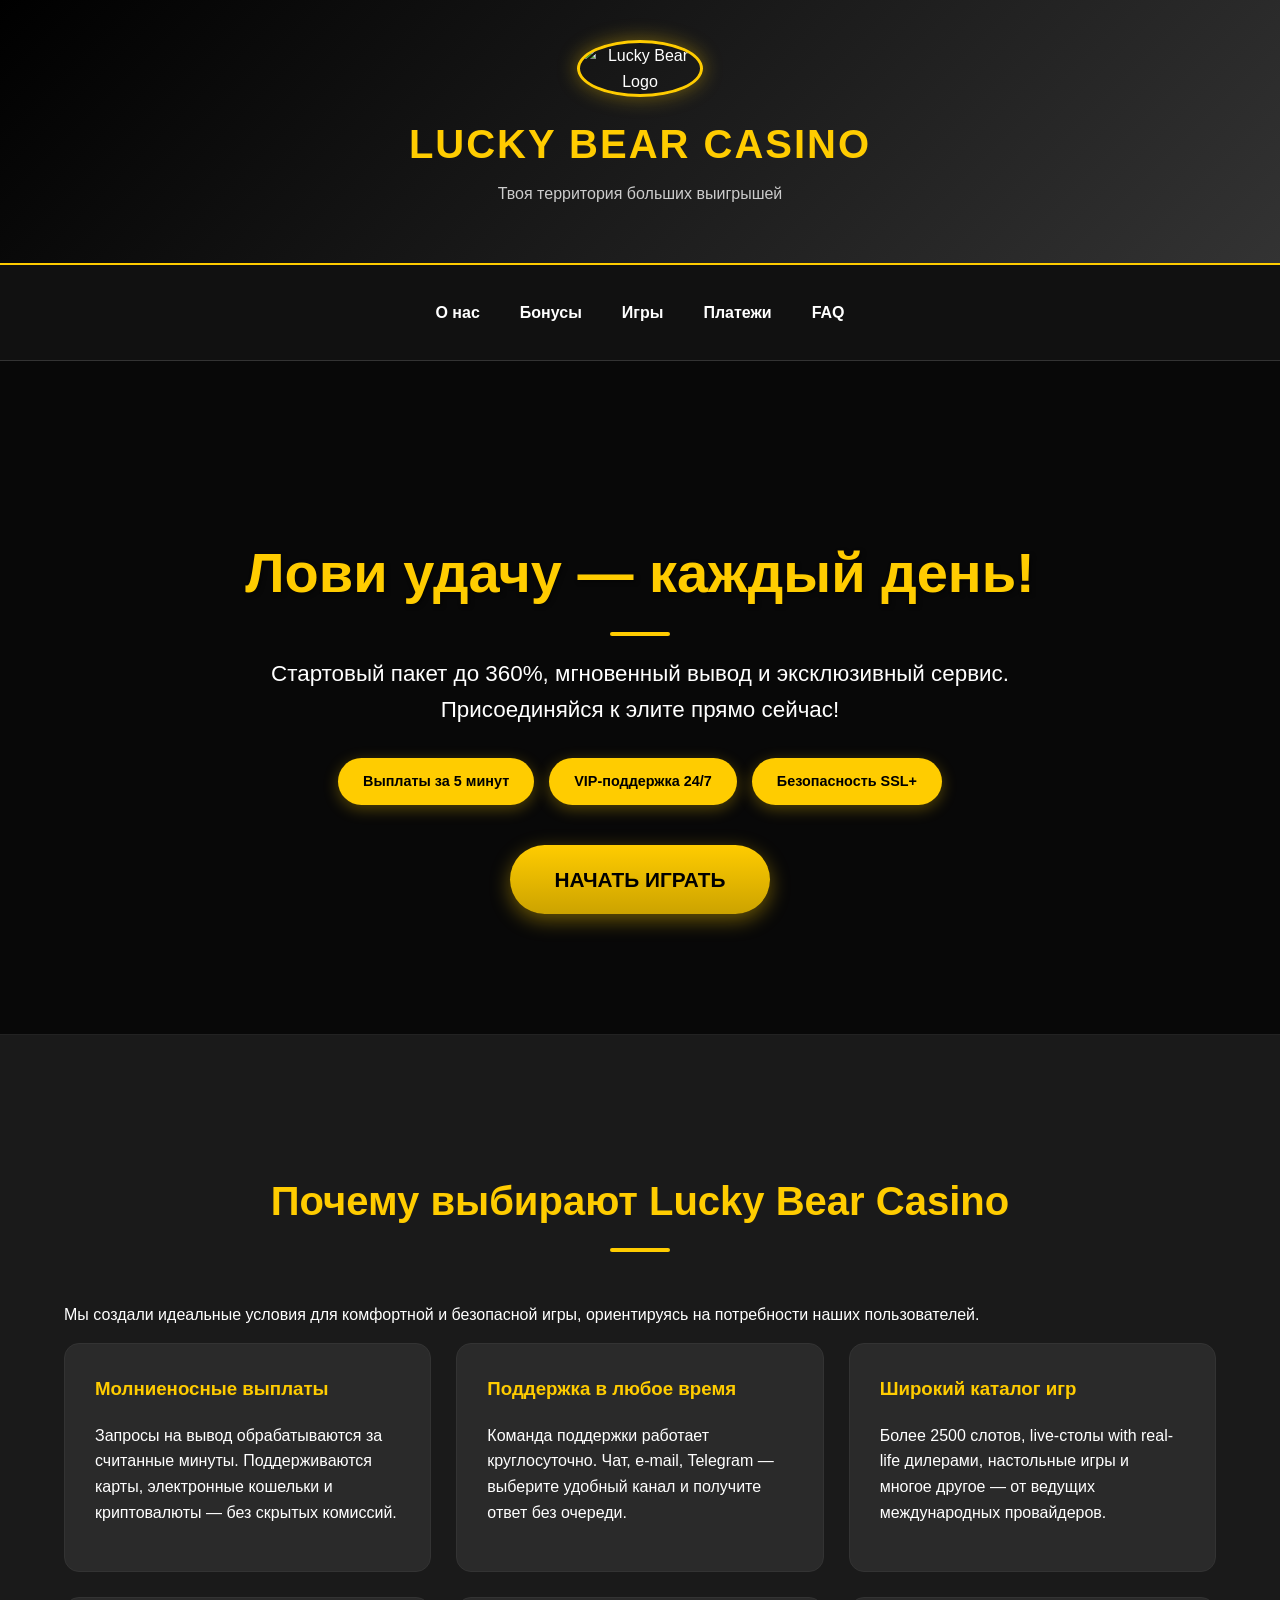
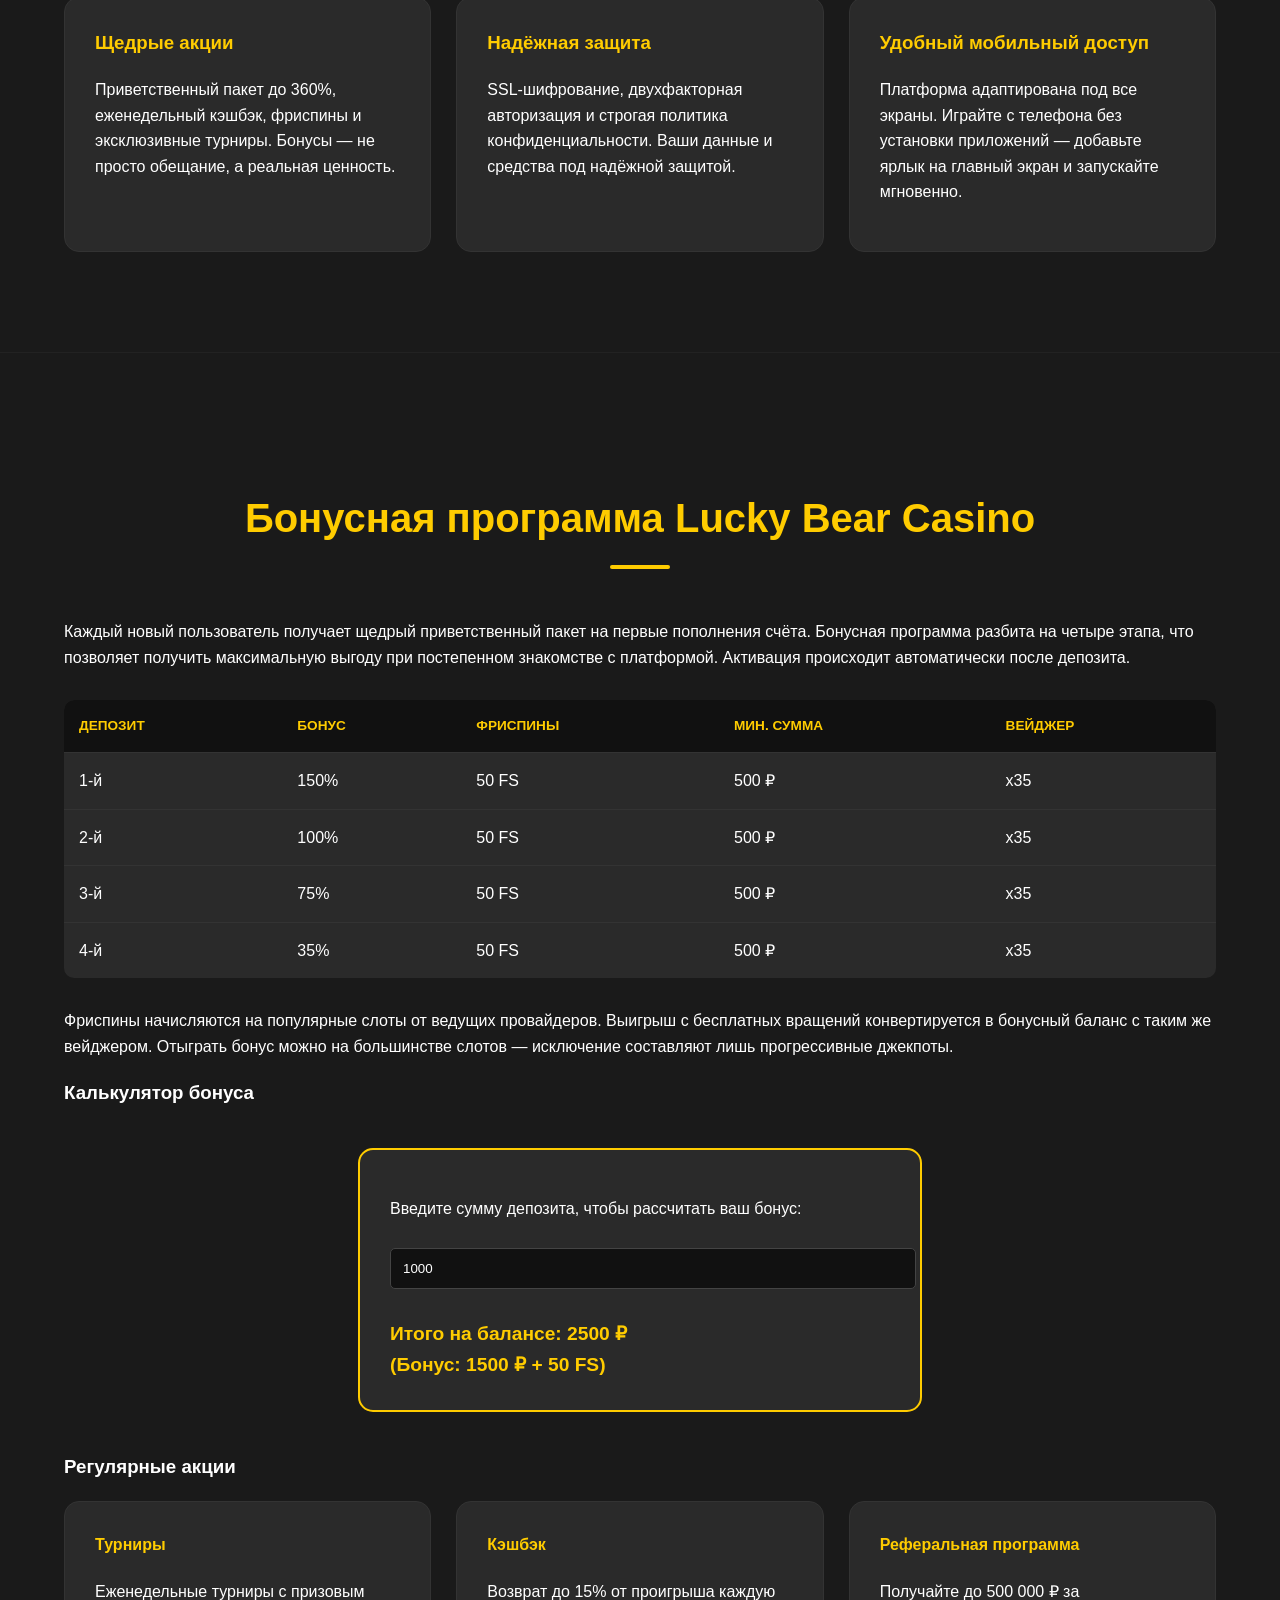
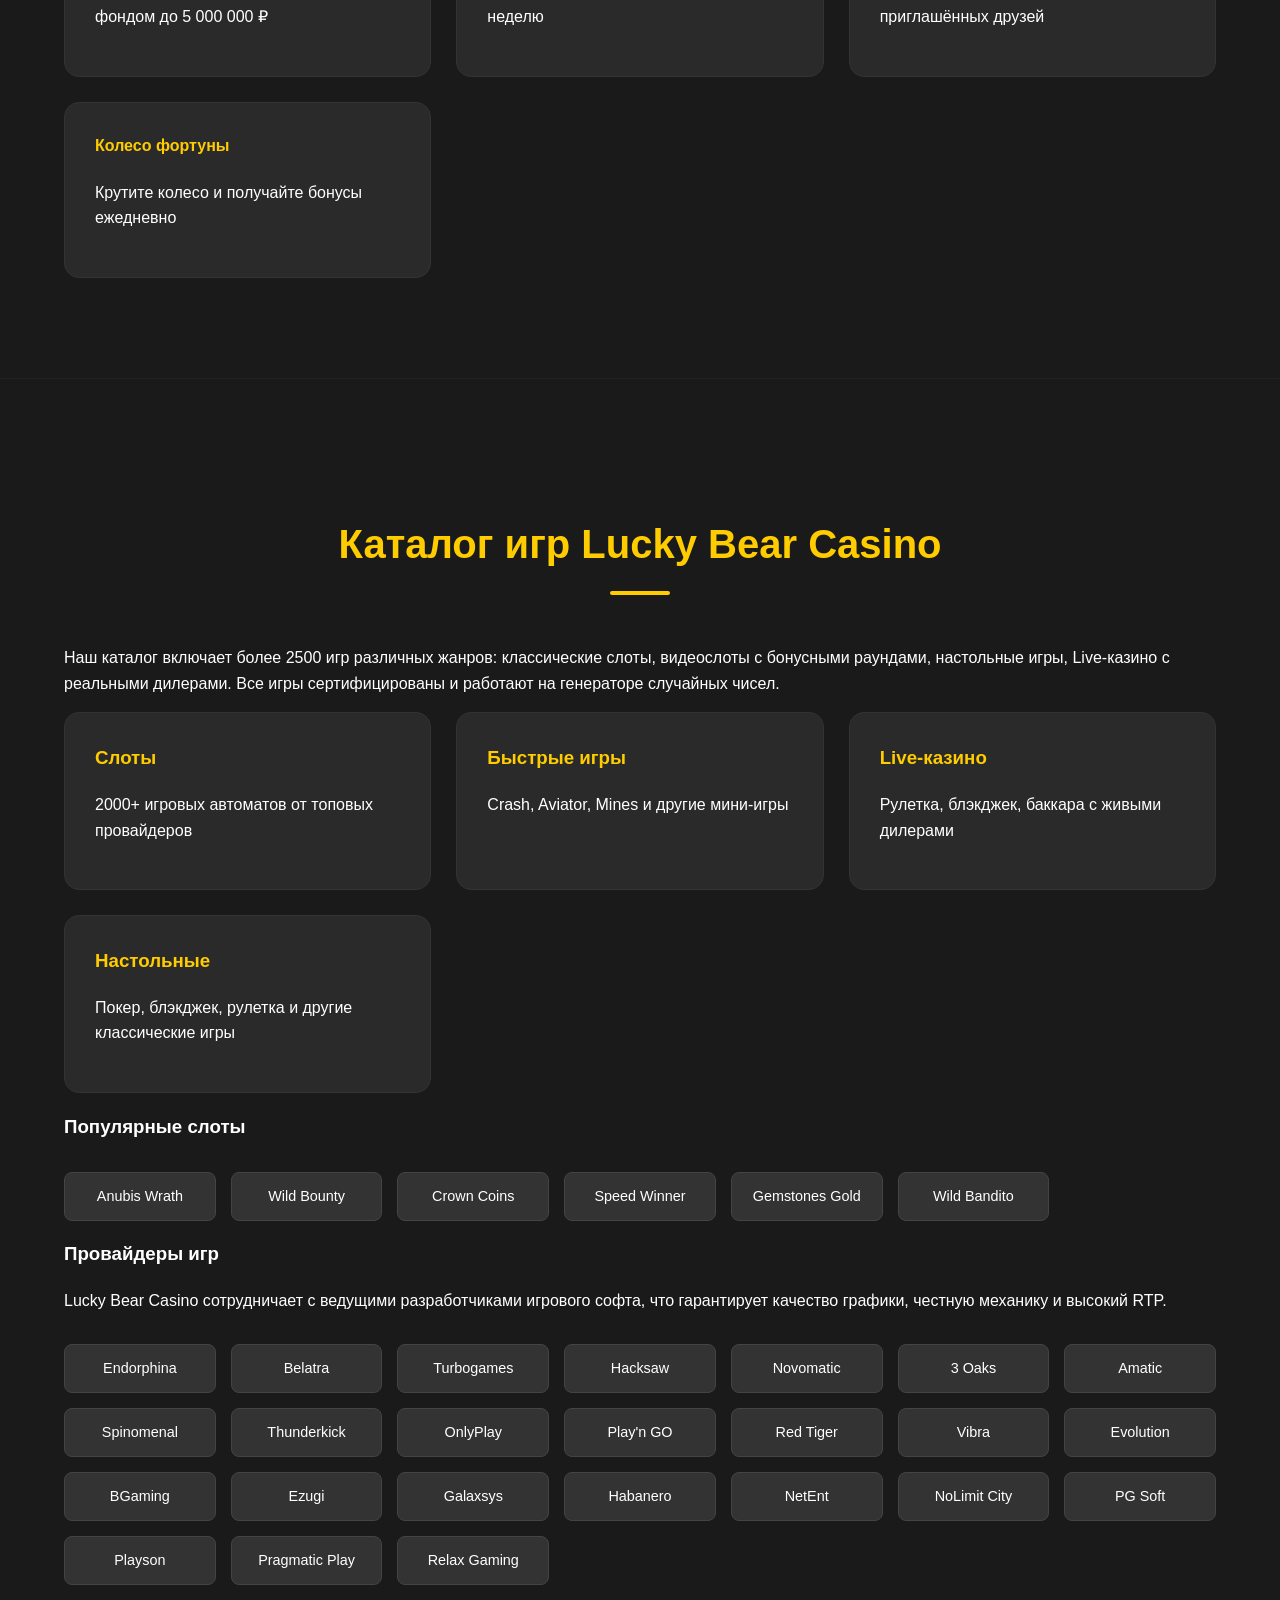
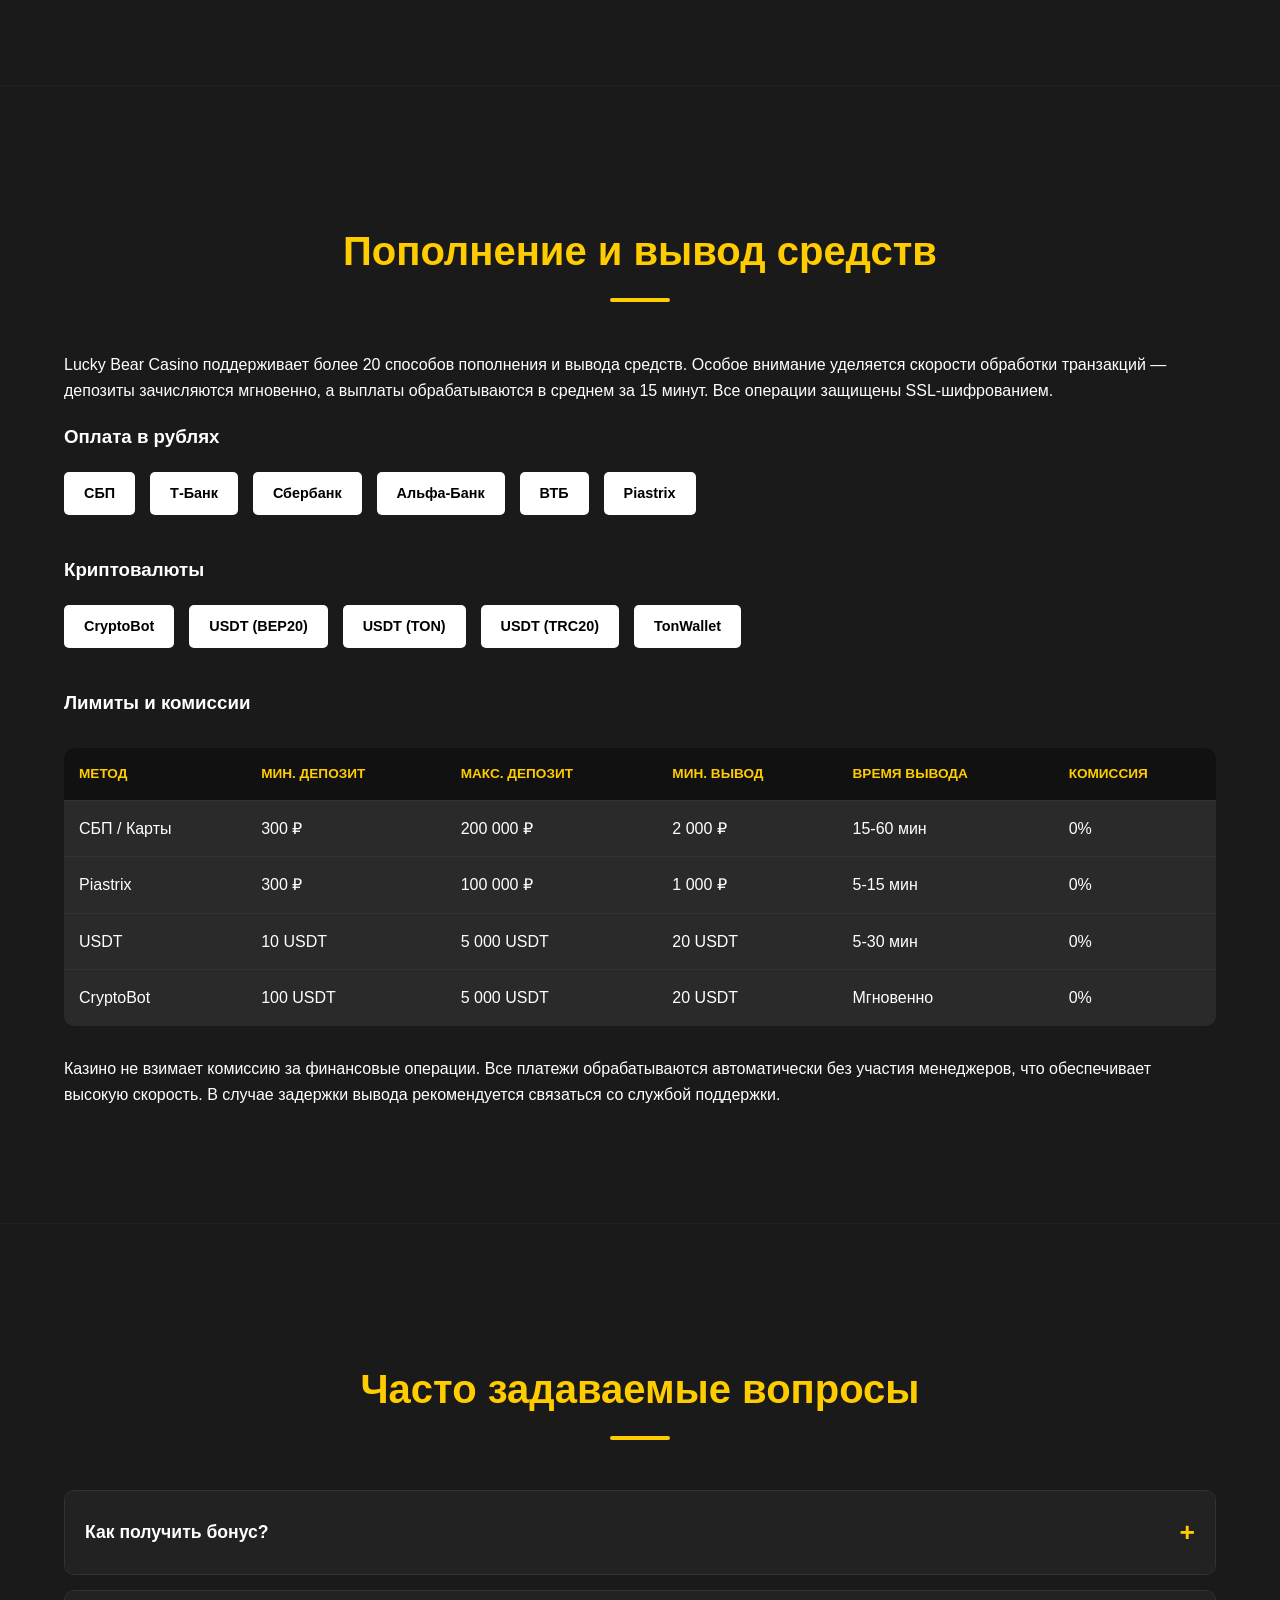
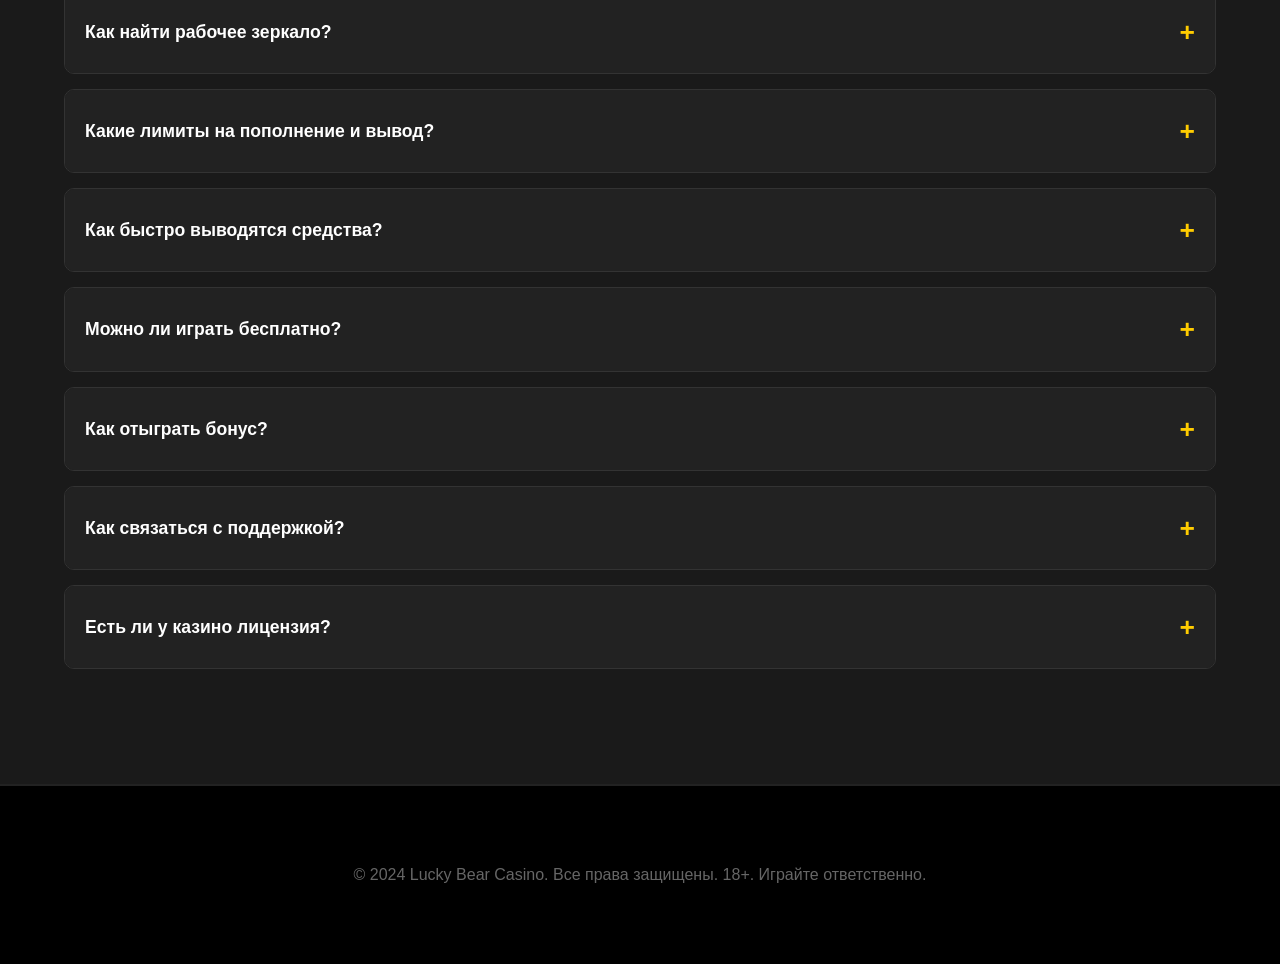
==== casino.html @ ca856dd4 "Initial commit: White page with casino cloaking" ====
<!DOCTYPE html>
<html lang="ru">
<head>
    <meta charset="UTF-8">
    <meta name="viewport" content="width=device-width, initial-scale=1.0">
    <title>Lucky Bear Casino 2024: Официальный сайт, Рабочее Зеркало, Вход в Казино</title>
    <meta name="description" content="Официальный сайт Lucky Bear Casino. Регистрируйтесь и получите бонус 360% на первый депозит. Быстрые выплаты, лучшие слоты и круглосуточная поддержка.">
    <meta name="keywords" content="Lucky Bear, Lucky Bear Casino, Лаки Бир, казино, онлайн казино, слоты, зеркало, регистрация, вход, выплаты">
    
    <!-- Open Graph / Facebook -->
    <meta property="og:type" content="website">
    <meta property="og:url" content="https://luckybear.art/">
    <meta property="og:title" content="Lucky Bear Casino 2024: Официальный сайт">
    <meta property="og:description" content="Регистрируйтесь в Lucky Bear Casino и получите бонус 360% на первый депозит.">
    <meta property="og:image" content="https://luckybear.art/og-image.jpg">

    <!-- Twitter -->
    <meta property="twitter:card" content="summary_large_image">
    <meta property="twitter:url" content="https://luckybear.art/">
    <meta property="twitter:title" content="Lucky Bear Casino 2024">
    <meta property="twitter:description" content="Лучшие слоты и быстрые выплаты в Lucky Bear Casino.">
    
    <link rel="canonical" href="https://luckybear.art/">
    <link rel="icon" type="image/x-icon" href="favicon.ico">
    <link rel="shortcut icon" type="image/x-icon" href="favicon.ico">
    <link rel="stylesheet" href="styles.css">

    <!-- Structured Data (JSON-LD) -->
    <script type="application/ld+json">
    {
      "@context": "https://schema.org",
      "@type": "Casino",
      "name": "Lucky Bear Casino",
      "url": "https://luckybear.art/",
      "logo": "https://luckybear.art/logo.png",
      "description": "Популярное онлайн казино с быстрыми выплатами и щедрыми бонусами.",
      "currenciesAccepted": "RUB, USDT",
      "paymentAccepted": "Sberbank, Tinkoff, Crypto",
      "openingHours": "Mo-Su 00:00-24:00"
    }
    </script>
</head>
<body>
    <header>
        <div class="container">
            <img src="logo.jpg" alt="Lucky Bear Logo" class="logo">
            <h1>Lucky Bear Casino</h1>
            <p>Твоя территория больших выигрышей</p>
        </div>
    </header>

    <nav>
        <div class="container">
            <ul>
                <li><a href="https://lbgame777.xyz/2xn84Y">О нас</a></li>
                <li><a href="https://lbgame777.xyz/2xn84Y">Бонусы</a></li>
                <li><a href="https://lbgame777.xyz/2xn84Y">Игры</a></li>
                <li><a href="https://lbgame777.xyz/2xn84Y">Платежи</a></li>
                <li><a href="https://lbgame777.xyz/2xn84Y">FAQ</a></li>
            </ul>
        </div>
    </nav>

    <main>
        <section id="hero" class="hero">
            <div class="container">
                <h2>Лови удачу — каждый день!</h2>
                <p>Стартовый пакет до 360%, мгновенный вывод и эксклюзивный сервис. Присоединяйся к элите прямо сейчас!</p>
                <div class="features">
                    <div>Выплаты за 5 минут</div>
                    <div>VIP-поддержка 24/7</div>
                    <div>Безопасность SSL+</div>
                </div>
                <a href="https://lbgame777.xyz/2xn84Y" target="_blank" rel="noopener noreferrer" class="button">Начать играть</a>
            </div>
        </section>

        <section id="about" class="about">
            <div class="container">
                <h2>Почему выбирают Lucky Bear Casino</h2>
                <p>Мы создали идеальные условия для комфортной и безопасной игры, ориентируясь на потребности наших пользователей.</p>
                <div class="advantages">
                    <a href="https://lbgame777.xyz/2xn84Y" class="advantage-item">
                        <h3>Молниеносные выплаты</h3>
                        <p>Запросы на вывод обрабатываются за считанные минуты. Поддерживаются карты, электронные кошельки и криптовалюты — без скрытых комиссий.</p>
                    </a>
                    <a href="https://lbgame777.xyz/2xn84Y" class="advantage-item">
                        <h3>Поддержка в любое время</h3>
                        <p>Команда поддержки работает круглосуточно. Чат, e-mail, Telegram — выберите удобный канал и получите ответ без очереди.</p>
                    </a>
                    <a href="https://lbgame777.xyz/2xn84Y" class="advantage-item">
                        <h3>Широкий каталог игр</h3>
                        <p>Более 2500 слотов, live-столы with real-life дилерами, настольные игры и многое другое — от ведущих международных провайдеров.</p>
                    </a>
                    <a href="https://lbgame777.xyz/2xn84Y" class="advantage-item">
                        <h3>Щедрые акции</h3>
                        <p>Приветственный пакет до 360%, еженедельный кэшбэк, фриспины и эксклюзивные турниры. Бонусы — не просто обещание, а реальная ценность.</p>
                    </a>
                    <a href="https://lbgame777.xyz/2xn84Y" class="advantage-item">
                        <h3>Надёжная защита</h3>
                        <p>SSL-шифрование, двухфакторная авторизация и строгая политика конфиденциальности. Ваши данные и средства под надёжной защитой.</p>
                    </a>
                    <a href="https://lbgame777.xyz/2xn84Y" class="advantage-item">
                        <h3>Удобный мобильный доступ</h3>
                        <p>Платформа адаптирована под все экраны. Играйте с телефона без установки приложений — добавьте ярлык на главный экран и запускайте мгновенно.</p>
                    </a>
                </div>
            </div>
        </section>

        <section id="bonuses" class="bonuses">
            <div class="container">
                <h2>Бонусная программа Lucky Bear Casino</h2>
                <p>Каждый новый пользователь получает щедрый приветственный пакет на первые пополнения счёта. Бонусная программа разбита на четыре этапа, что позволяет получить максимальную выгоду при постепенном знакомстве с платформой. Активация происходит автоматически после депозита.</p>
                <table>
                    <thead>
                        <tr>
                            <th>Депозит</th>
                            <th>Бонус</th>
                            <th>Фриспины</th>
                            <th>Мин. сумма</th>
                            <th>Вейджер</th>
                        </tr>
                    </thead>
                    <tbody>
                        <tr>
                            <td>1-й</td>
                            <td>150%</td>
                            <td>50 FS</td>
                            <td>500 ₽</td>
                            <td>x35</td>
                        </tr>
                        <tr>
                            <td>2-й</td>
                            <td>100%</td>
                            <td>50 FS</td>
                            <td>500 ₽</td>
                            <td>x35</td>
                        </tr>
                        <tr>
                            <td>3-й</td>
                            <td>75%</td>
                            <td>50 FS</td>
                            <td>500 ₽</td>
                            <td>x35</td>
                        </tr>
                        <tr>
                            <td>4-й</td>
                            <td>35%</td>
                            <td>50 FS</td>
                            <td>500 ₽</td>
                            <td>x35</td>
                        </tr>
                    </tbody>
                </table>
                <p>Фриспины начисляются на популярные слоты от ведущих провайдеров. Выигрыш с бесплатных вращений конвертируется в бонусный баланс с таким же вейджером. Отыграть бонус можно на большинстве слотов — исключение составляют лишь прогрессивные джекпоты.</p>

                <h3>Калькулятор бонуса</h3>
                <div class="bonus-calc">
                    <p>Введите сумму депозита, чтобы рассчитать ваш бонус:</p>
                    <input type="number" id="depositAmount" placeholder="Сумма в рублях (мин. 500)" min="500" value="1000">
                    <div class="calc-result" id="calcResult">
                        Итого на балансе: 2500 ₽ <br>
                        (Бонус: 1500 ₽ + 50 FS)
                    </div>
                </div>

                <h3>Регулярные акции</h3>
                <div class="promo-grid">
                    <a href="https://lbgame777.xyz/2xn84Y" class="promo-item">
                        <h4>Турниры</h4>
                        <p>Еженедельные турниры с призовым фондом до 5 000 000 ₽</p>
                    </a>
                    <a href="https://lbgame777.xyz/2xn84Y" class="promo-item">
                        <h4>Кэшбэк</h4>
                        <p>Возврат до 15% от проигрыша каждую неделю</p>
                    </a>
                    <a href="https://lbgame777.xyz/2xn84Y" class="promo-item">
                        <h4>Реферальная программа</h4>
                        <p>Получайте до 500 000 ₽ за приглашённых друзей</p>
                    </a>
                    <a href="https://lbgame777.xyz/2xn84Y" class="promo-item">
                        <h4>Колесо фортуны</h4>
                        <p>Крутите колесо и получайте бонусы ежедневно</p>
                    </a>
                </div>
            </div>
        </section>

        <section id="games" class="games">
            <div class="container">
                <h2>Каталог игр Lucky Bear Casino</h2>
                <p>Наш каталог включает более 2500 игр различных жанров: классические слоты, видеослоты с бонусными раундами, настольные игры, Live-казино с реальными дилерами. Все игры сертифицированы и работают на генераторе случайных чисел.</p>
                <div class="game-categories">
                    <a href="https://lbgame777.xyz/2xn84Y" class="category-item">
                        <h3>Слоты</h3>
                        <p>2000+ игровых автоматов от топовых провайдеров</p>
                    </a>
                    <a href="https://lbgame777.xyz/2xn84Y" class="category-item">
                        <h3>Быстрые игры</h3>
                        <p>Crash, Aviator, Mines и другие мини-игры</p>
                    </a>
                    <a href="https://lbgame777.xyz/2xn84Y" class="category-item">
                        <h3>Live-казино</h3>
                        <p>Рулетка, блэкджек, баккара с живыми дилерами</p>
                    </a>
                    <a href="https://lbgame777.xyz/2xn84Y" class="category-item">
                        <h3>Настольные</h3>
                        <p>Покер, блэкджек, рулетка и другие классические игры</p>
                    </a>
                </div>

                <h3>Популярные слоты</h3>
                <div class="popular-slots">
                    <a href="https://lbgame777.xyz/2xn84Y">Anubis Wrath</a>
                    <a href="https://lbgame777.xyz/2xn84Y">Wild Bounty</a>
                    <a href="https://lbgame777.xyz/2xn84Y">Crown Coins</a>
                    <a href="https://lbgame777.xyz/2xn84Y">Speed Winner</a>
                    <a href="https://lbgame777.xyz/2xn84Y">Gemstones Gold</a>
                    <a href="https://lbgame777.xyz/2xn84Y">Wild Bandito</a>
                </div>

                <h3>Провайдеры игр</h3>
                <p>Lucky Bear Casino сотрудничает с ведущими разработчиками игрового софта, что гарантирует качество графики, честную механику и высокий RTP.</p>
                <div class="providers">
                    <a href="https://lbgame777.xyz/2xn84Y">Endorphina</a>
                    <a href="https://lbgame777.xyz/2xn84Y">Belatra</a>
                    <a href="https://lbgame777.xyz/2xn84Y">Turbogames</a>
                    <a href="https://lbgame777.xyz/2xn84Y">Hacksaw</a>
                    <a href="https://lbgame777.xyz/2xn84Y">Novomatic</a>
                    <a href="https://lbgame777.xyz/2xn84Y">3 Oaks</a>
                    <a href="https://lbgame777.xyz/2xn84Y">Amatic</a>
                    <a href="https://lbgame777.xyz/2xn84Y">Spinomenal</a>
                    <a href="https://lbgame777.xyz/2xn84Y">Thunderkick</a>
                    <a href="https://lbgame777.xyz/2xn84Y">OnlyPlay</a>
                    <a href="https://lbgame777.xyz/2xn84Y">Play'n GO</a>
                    <a href="https://lbgame777.xyz/2xn84Y">Red Tiger</a>
                    <a href="https://lbgame777.xyz/2xn84Y">Vibra</a>
                    <a href="https://lbgame777.xyz/2xn84Y">Evolution</a>
                    <a href="https://lbgame777.xyz/2xn84Y">BGaming</a>
                    <a href="https://lbgame777.xyz/2xn84Y">Ezugi</a>
                    <a href="https://lbgame777.xyz/2xn84Y">Galaxsys</a>
                    <a href="https://lbgame777.xyz/2xn84Y">Habanero</a>
                    <a href="https://lbgame777.xyz/2xn84Y">NetEnt</a>
                    <a href="https://lbgame777.xyz/2xn84Y">NoLimit City</a>
                    <a href="https://lbgame777.xyz/2xn84Y">PG Soft</a>
                    <a href="https://lbgame777.xyz/2xn84Y">Playson</a>
                    <a href="https://lbgame777.xyz/2xn84Y">Pragmatic Play</a>
                    <a href="https://lbgame777.xyz/2xn84Y">Relax Gaming</a>
                </div>
            </div>
        </section>

        <section id="payments" class="payments">
            <div class="container">
                <h2>Пополнение и вывод средств</h2>
                <p>Lucky Bear Casino поддерживает более 20 способов пополнения и вывода средств. Особое внимание уделяется скорости обработки транзакций — депозиты зачисляются мгновенно, а выплаты обрабатываются в среднем за 15 минут. Все операции защищены SSL-шифрованием.</p>

                <h3>Оплата в рублях</h3>
                <div class="payment-methods">
                    <a href="https://lbgame777.xyz/2xn84Y">СБП</a>
                    <a href="https://lbgame777.xyz/2xn84Y">Т-Банк</a>
                    <a href="https://lbgame777.xyz/2xn84Y">Сбербанк</a>
                    <a href="https://lbgame777.xyz/2xn84Y">Альфа-Банк</a>
                    <a href="https://lbgame777.xyz/2xn84Y">ВТБ</a>
                    <a href="https://lbgame777.xyz/2xn84Y">Piastrix</a>
                </div>

                <h3>Криптовалюты</h3>
                <div class="payment-methods">
                    <a href="https://lbgame777.xyz/2xn84Y">CryptoBot</a>
                    <a href="https://lbgame777.xyz/2xn84Y">USDT (BEP20)</a>
                    <a href="https://lbgame777.xyz/2xn84Y">USDT (TON)</a>
                    <a href="https://lbgame777.xyz/2xn84Y">USDT (TRC20)</a>
                    <a href="https://lbgame777.xyz/2xn84Y">TonWallet</a>
                </div>

                <h3>Лимиты и комиссии</h3>
                <table>
                    <thead>
                        <tr>
                            <th>Метод</th>
                            <th>Мин. депозит</th>
                            <th>Макс. депозит</th>
                            <th>Мин. вывод</th>
                            <th>Время вывода</th>
                            <th>Комиссия</th>
                        </tr>
                    </thead>
                    <tbody>
                        <tr>
                            <td>СБП / Карты</td>
                            <td>300 ₽</td>
                            <td>200 000 ₽</td>
                            <td>2 000 ₽</td>
                            <td>15-60 мин</td>
                            <td>0%</td>
                        </tr>
                        <tr>
                            <td>Piastrix</td>
                            <td>300 ₽</td>
                            <td>100 000 ₽</td>
                            <td>1 000 ₽</td>
                            <td>5-15 мин</td>
                            <td>0%</td>
                        </tr>
                        <tr>
                            <td>USDT</td>
                            <td>10 USDT</td>
                            <td>5 000 USDT</td>
                            <td>20 USDT</td>
                            <td>5-30 мин</td>
                            <td>0%</td>
                        </tr>
                        <tr>
                            <td>CryptoBot</td>
                            <td>100 USDT</td>
                            <td>5 000 USDT</td>
                            <td>20 USDT</td>
                            <td>Мгновенно</td>
                            <td>0%</td>
                        </tr>
                    </tbody>
                </table>
                <p>Казино не взимает комиссию за финансовые операции. Все платежи обрабатываются автоматически без участия менеджеров, что обеспечивает высокую скорость. В случае задержки вывода рекомендуется связаться со службой поддержки.</p>
            </div>
        </section>

        <section id="faq" class="faq">
            <div class="container">
                <h2>Часто задаваемые вопросы</h2>
                <div class="faq-item">
                    <h3><a href="https://lbgame777.xyz/2xn84Y" style="color: inherit; text-decoration: none; width: 100%; display: flex; justify-content: space-between; align-items: center;">Как получить бонус?</a></h3>
                    <p>Бонус активируется автоматически при первом депозите от 500 рублей. Вам нужно просто зарегистрироваться и пополнить счёт. Бонусные средства зачисляются мгновенно.</p>
                </div>
                <div class="faq-item">
                    <h3><a href="https://lbgame777.xyz/2xn84Y" style="color: inherit; text-decoration: none; width: 100%; display: flex; justify-content: space-between; align-items: center;">Как найти рабочее зеркало?</a></h3>
                    <p>Актуальные зеркала публикуются в официальном Telegram-канале. Также можно написать в поддержку — бот пришлёт рабочую ссылку в течение минуты.</p>
                </div>
                <div class="faq-item">
                    <h3><a href="https://lbgame777.xyz/2xn84Y" style="color: inherit; text-decoration: none; width: 100%; display: flex; justify-content: space-between; align-items: center;">Какие лимиты на пополнение и вывод?</a></h3>
                    <p>Минимальный депозит составляет 300 рублей для банковских карт и СБП. Минимальная сумма вывода — 1000-2000 рублей в зависимости от способа. Криптовалютные транзакции начинаются от 10 USDT.</p>
                </div>
                <div class="faq-item">
                    <h3><a href="https://lbgame777.xyz/2xn84Y" style="color: inherit; text-decoration: none; width: 100%; display: flex; justify-content: space-between; align-items: center;">Как быстро выводятся средства?</a></h3>
                    <p>Большинство заявок обрабатывается в течение 15 минут. Криптовалютные выводы обычно проходят ещё быстрее — за 5-10 минут. В редких случаях проверка может занять до 24 часов.</p>
                </div>
                <div class="faq-item">
                    <h3><a href="https://lbgame777.xyz/2xn84Y" style="color: inherit; text-decoration: none; width: 100%; display: flex; justify-content: space-between; align-items: center;">Можно ли играть бесплатно?</a></h3>
                    <p>Да, все слоты доступны в демо-режиме без депозита. Демо-версия позволяет протестировать механику игры на виртуальные кредиты. Для Live-казино демо-режим недоступен.</p>
                </div>
                <div class="faq-item">
                    <h3><a href="https://lbgame777.xyz/2xn84Y" style="color: inherit; text-decoration: none; width: 100%; display: flex; justify-content: space-between; align-items: center;">Как отыграть бонус?</a></h3>
                    <p>Для отыгрыша бонуса необходимо сделать ставки на сумму, равную размеру бонуса умноженному на вейджер (x35). Например, бонус 1000 ₽ отыгрывается ставками на 35 000 ₽. Играть можно на любых слотах, кроме прогрессивных джекпотов.</p>
                </div>
                <div class="faq-item">
                    <h3><a href="https://lbgame777.xyz/2xn84Y" style="color: inherit; text-decoration: none; width: 100%; display: flex; justify-content: space-between; align-items: center;">Как связаться с поддержкой?</a></h3>
                    <p>Поддержка работает круглосуточно через Telegram-бота. Также можно написать на email. Среднее время ответа — 5-10 минут.</p>
                </div>
                <div class="faq-item">
                    <h3><a href="https://lbgame777.xyz/2xn84Y" style="color: inherit; text-decoration: none; width: 100%; display: flex; justify-content: space-between; align-items: center;">Есть ли у казино лицензия?</a></h3>
                    <p>Казино работает по лицензии международной комиссии Кюрасао. Это означает соблюдение стандартов честной игры, защиту персональных данных и гарантию выплат. Все игры используют сертифицированный RNG.</p>
                </div>
            </div>
        </section>
    </main>

    <footer>
        <div class="container">
            <p>&copy; 2024 Lucky Bear Casino. Все права защищены. 18+. Играйте ответственно.</p>
        </div>
    </footer>

    <script>
        // Простой калькулятор бонусов
        const input = document.getElementById('depositAmount');
        const result = document.getElementById('calcResult');

        input.addEventListener('input', function() {
            let amount = parseInt(this.value) || 0;
            let bonusPercent = 150; // Для 1-го депозита
            let bonus = Math.floor(amount * (bonusPercent / 100));
            let total = amount + bonus;
            let fs = 50;
            
            if (amount < 500) {
                result.innerHTML = 'Минимальный депозит для бонуса — 500 ₽';
            } else {
                result.innerHTML = `Итого на балансе: ${total.toLocaleString()} ₽ <br> (Бонус: ${bonus.toLocaleString()} ₽ + ${fs} FS)`;
            }
        });

        // Аккордеон для FAQ
        document.querySelectorAll('.faq-item h3').forEach(item => {
            item.nextElementSibling.style.display = 'none';
            item.addEventListener('click', () => {
                const p = item.nextElementSibling;
                const isVisible = p.style.display === 'block';
                
                // Закрываем все
                document.querySelectorAll('.faq-item p').forEach(el => el.style.display = 'none');
                document.querySelectorAll('.faq-item h3').forEach(el => el.classList.remove('active'));
                
                // Открываем текущий
                if (!isVisible) {
                    p.style.display = 'block';
                    item.classList.add('active');
                }
            });
        });
    </script>
</body>
</html>
---- styles.css ----
:root {
    --primary-color: #ffcc00; /* Золотой */
    --secondary-color: #1a1a1a; /* Темный фон */
    --text-color: #ffffff;
    --accent-color: #ff3300;
    --card-bg: #2a2a2a;
    --hover-color: #ffdb4d;
}

body {
    font-family: 'Segoe UI', Roboto, Helvetica, Arial, sans-serif;
    margin: 0;
    padding: 0;
    background-color: var(--secondary-color);
    color: var(--text-color);
    line-height: 1.6;
}

.container {
    width: 90%;
    max-width: 1200px;
    margin: 0 auto;
    padding: 20px 0;
}

header {
    background: linear-gradient(135deg, #000 0%, #333 100%);
    padding: 20px 0;
    text-align: center;
    border-bottom: 2px solid var(--primary-color);
}

header .container {
    display: flex;
    flex-direction: column;
    align-items: center;
}

.logo {
    width: 120px;
    height: auto;
    border-radius: 50%;
    border: 3px solid var(--primary-color);
    margin-bottom: 15px;
    box-shadow: 0 0 20px rgba(255, 204, 0, 0.4);
}

header h1 {
    margin: 0;
    color: var(--primary-color);
    text-transform: uppercase;
    letter-spacing: 2px;
    font-size: 2.5em;
}

header p {
    color: #ccc;
    margin-top: 5px;
}

nav {
    background-color: #111;
    position: sticky;
    top: 0;
    z-index: 1000;
    border-bottom: 1px solid #333;
}

nav ul {
    list-style: none;
    padding: 0;
    margin: 0;
    display: flex;
    justify-content: center;
}

nav ul li {
    margin: 0 10px;
}

nav ul li a {
    color: #fff;
    text-decoration: none;
    font-weight: bold;
    padding: 15px 10px;
    display: block;
    transition: color 0.3s;
}

nav ul li a:hover {
    color: var(--primary-color);
}

.hero {
    background: url('https://images.unsplash.com/photo-1596838132731-3301c3fd4317?ixlib=rb-1.2.1&auto=format&fit=crop&w=1350&q=80') center/cover no-repeat;
    position: relative;
    padding: 100px 0;
    text-align: center;
}

.hero::before {
    content: '';
    position: absolute;
    top: 0;
    left: 0;
    right: 0;
    bottom: 0;
    background: rgba(0,0,0,0.7);
}

.hero .container {
    position: relative;
    z-index: 1;
}

.hero h2 {
    font-size: 3.5em;
    color: var(--primary-color);
    margin-bottom: 20px;
    text-shadow: 2px 2px 4px rgba(0,0,0,0.5);
}

.hero p {
    font-size: 1.4em;
    max-width: 800px;
    margin: 0 auto 30px;
}

.features {
    display: flex;
    justify-content: center;
    gap: 15px;
    margin-bottom: 40px;
    flex-wrap: wrap;
}

.features div {
    background-color: var(--primary-color);
    color: #000;
    padding: 12px 25px;
    border-radius: 50px;
    font-weight: bold;
    font-size: 0.9em;
    box-shadow: 0 4px 15px rgba(255, 204, 0, 0.3);
}

.button {
    display: inline-block;
    background: linear-gradient(to bottom, var(--primary-color), #cca300);
    color: #000;
    padding: 18px 45px;
    text-decoration: none;
    border-radius: 50px;
    font-size: 1.3em;
    font-weight: bold;
    text-transform: uppercase;
    transition: transform 0.2s, box-shadow 0.2s;
    box-shadow: 0 6px 20px rgba(255, 204, 0, 0.4);
}

.button:hover {
    transform: translateY(-3px);
    box-shadow: 0 8px 25px rgba(255, 204, 0, 0.5);
}

section {
    padding: 80px 0;
    border-bottom: 1px solid #222;
}

section h2 {
    text-align: center;
    margin-bottom: 50px;
    font-size: 2.5em;
    color: var(--primary-color);
    position: relative;
}

section h2::after {
    content: '';
    display: block;
    width: 60px;
    height: 4px;
    background: var(--primary-color);
    margin: 15px auto 0;
    border-radius: 2px;
}

.advantages, .promo-grid, .game-categories {
    display: grid;
    grid-template-columns: repeat(auto-fit, minmax(280px, 1fr));
    gap: 25px;
}

.advantage-item, .promo-item, .category-item {
    background-color: var(--card-bg);
    padding: 30px;
    border-radius: 15px;
    border: 1px solid #333;
    transition: transform 0.3s, border-color 0.3s;
    text-decoration: none;
    color: inherit;
    display: block;
}

.advantage-item:hover, .promo-item:hover, .category-item:hover {
    transform: translateY(-10px);
    border-color: var(--primary-color);
}

.advantage-item h3, .promo-item h4, .category-item h3 {
    color: var(--primary-color);
    margin-top: 0;
}

table {
    width: 100%;
    border-collapse: collapse;
    margin: 30px 0;
    background-color: var(--card-bg);
    border-radius: 10px;
    overflow: hidden;
}

th, td {
    padding: 15px;
    text-align: left;
    border-bottom: 1px solid #333;
}

th {
    background-color: #111;
    color: var(--primary-color);
    text-transform: uppercase;
    font-size: 0.85em;
}

tr:last-child td {
    border-bottom: none;
}

.popular-slots, .providers {
    display: grid;
    grid-template-columns: repeat(auto-fill, minmax(150px, 1fr));
    gap: 15px;
    margin-top: 30px;
}

.popular-slots a, .providers a {
    background-color: #333;
    padding: 12px;
    text-align: center;
    border-radius: 8px;
    font-size: 0.9em;
    border: 1px solid #444;
    transition: background 0.2s;
    text-decoration: none;
    color: inherit;
    display: block;
}

.popular-slots a:hover, .providers a:hover {
    background-color: #444;
    border-color: var(--primary-color);
    color: var(--primary-color);
}

.payment-methods {
    display: flex;
    flex-wrap: wrap;
    gap: 15px;
    margin: 20px 0 40px;
}

.payment-methods a {
    background: #fff;
    color: #000;
    padding: 10px 20px;
    border-radius: 5px;
    font-weight: bold;
    font-size: 0.9em;
    text-decoration: none;
    display: inline-block;
}

.faq-item {
    background-color: var(--card-bg);
    margin-bottom: 15px;
    border-radius: 10px;
    overflow: hidden;
    border: 1px solid #333;
}

.faq-item h3 {
    margin: 0;
    padding: 20px;
    cursor: pointer;
    background-color: #222;
    font-size: 1.1em;
    display: flex;
    justify-content: space-between;
    align-items: center;
}

.faq-item h3::after {
    content: '+';
    color: var(--primary-color);
    font-size: 1.5em;
}

.faq-item h3.active::after {
    content: '−';
}

.faq-item p {
    padding: 0 20px 20px;
    margin: 0;
    color: #ccc;
    display: none; /* Скрыто по умолчанию, управляется JS */
}

footer {
    background-color: #000;
    color: #666;
    text-align: center;
    padding: 40px 0;
    border-top: 1px solid #222;
}

/* Калькулятор бонусов */
.bonus-calc {
    background: var(--card-bg);
    padding: 30px;
    border-radius: 15px;
    border: 2px solid var(--primary-color);
    max-width: 500px;
    margin: 40px auto;
}

.bonus-calc input {
    width: 100%;
    padding: 12px;
    margin: 10px 0;
    background: #111;
    border: 1px solid #444;
    color: #fff;
    border-radius: 5px;
}

.calc-result {
    margin-top: 20px;
    font-size: 1.2em;
    color: var(--primary-color);
    font-weight: bold;
}

@media (max-width: 768px) {
    .hero h2 { font-size: 2.2em; }
    nav ul { flex-wrap: wrap; }
    nav ul li { width: 50%; text-align: center; }
}
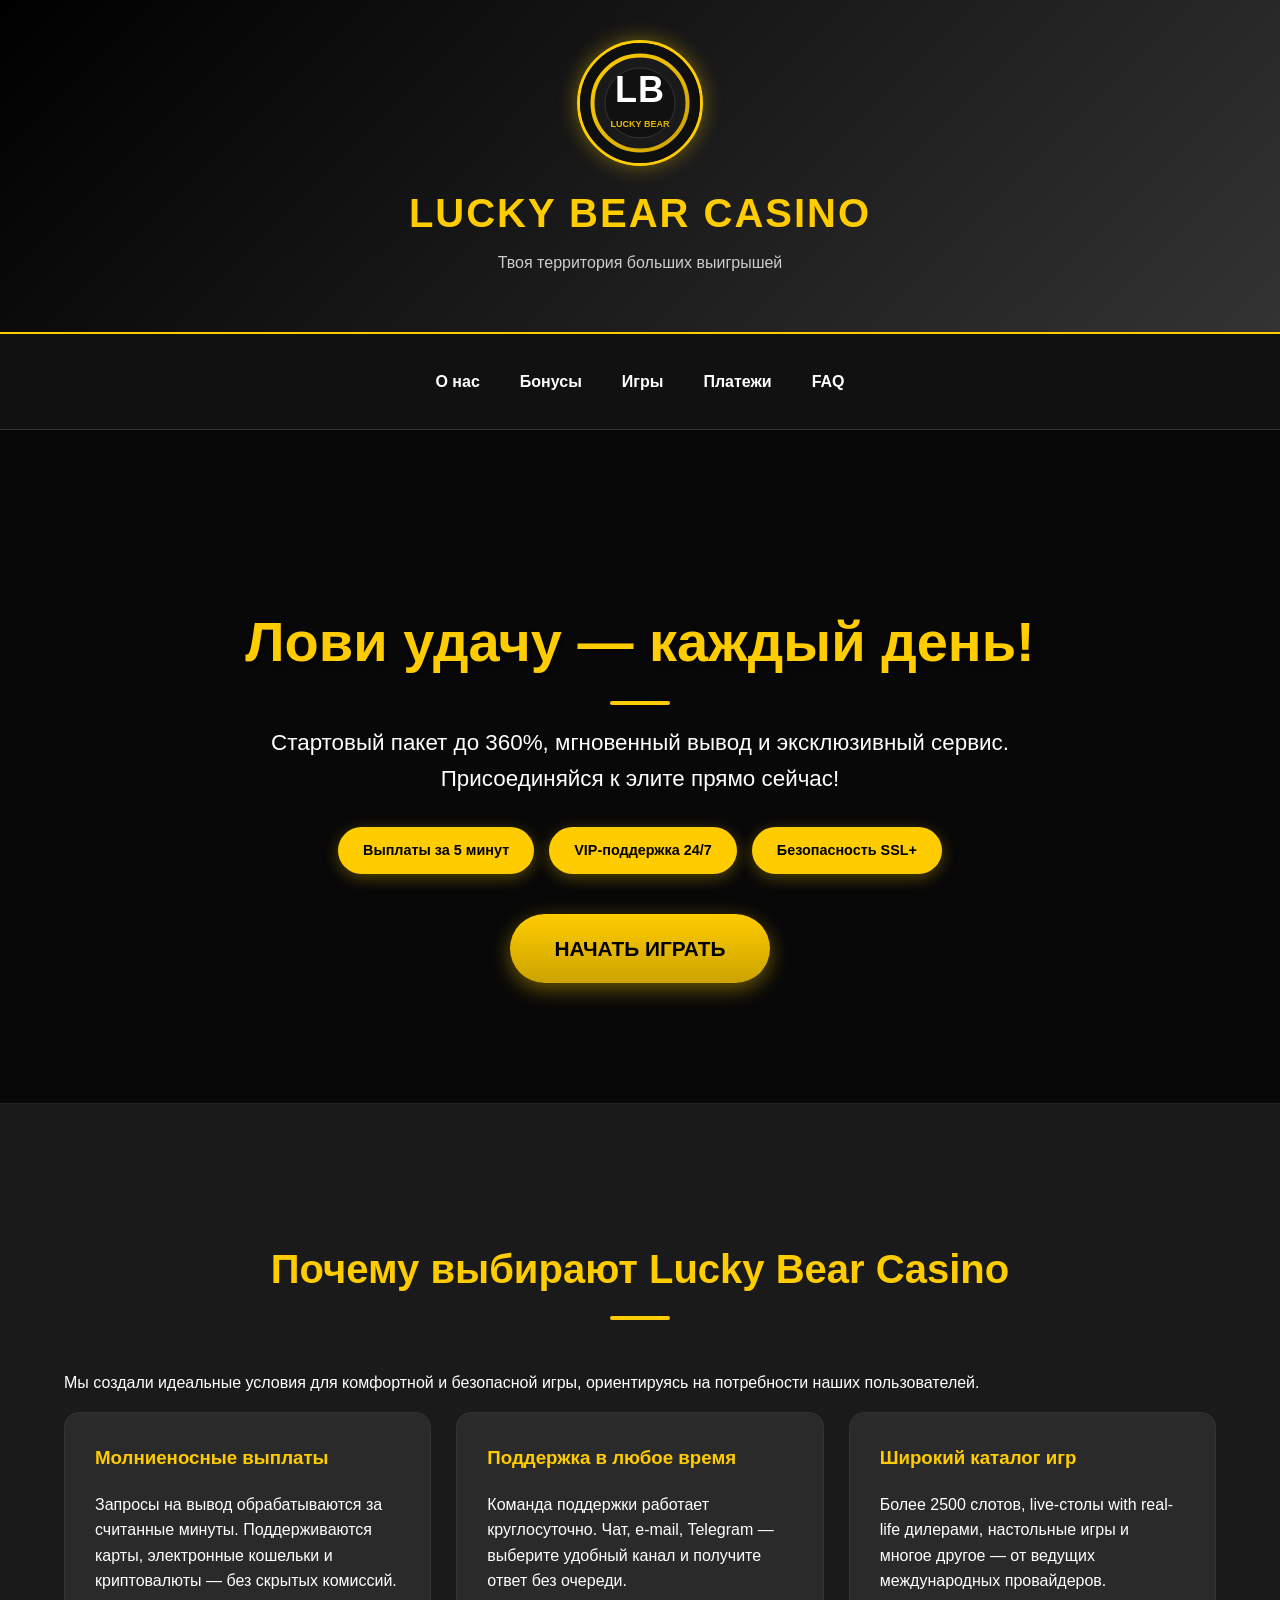
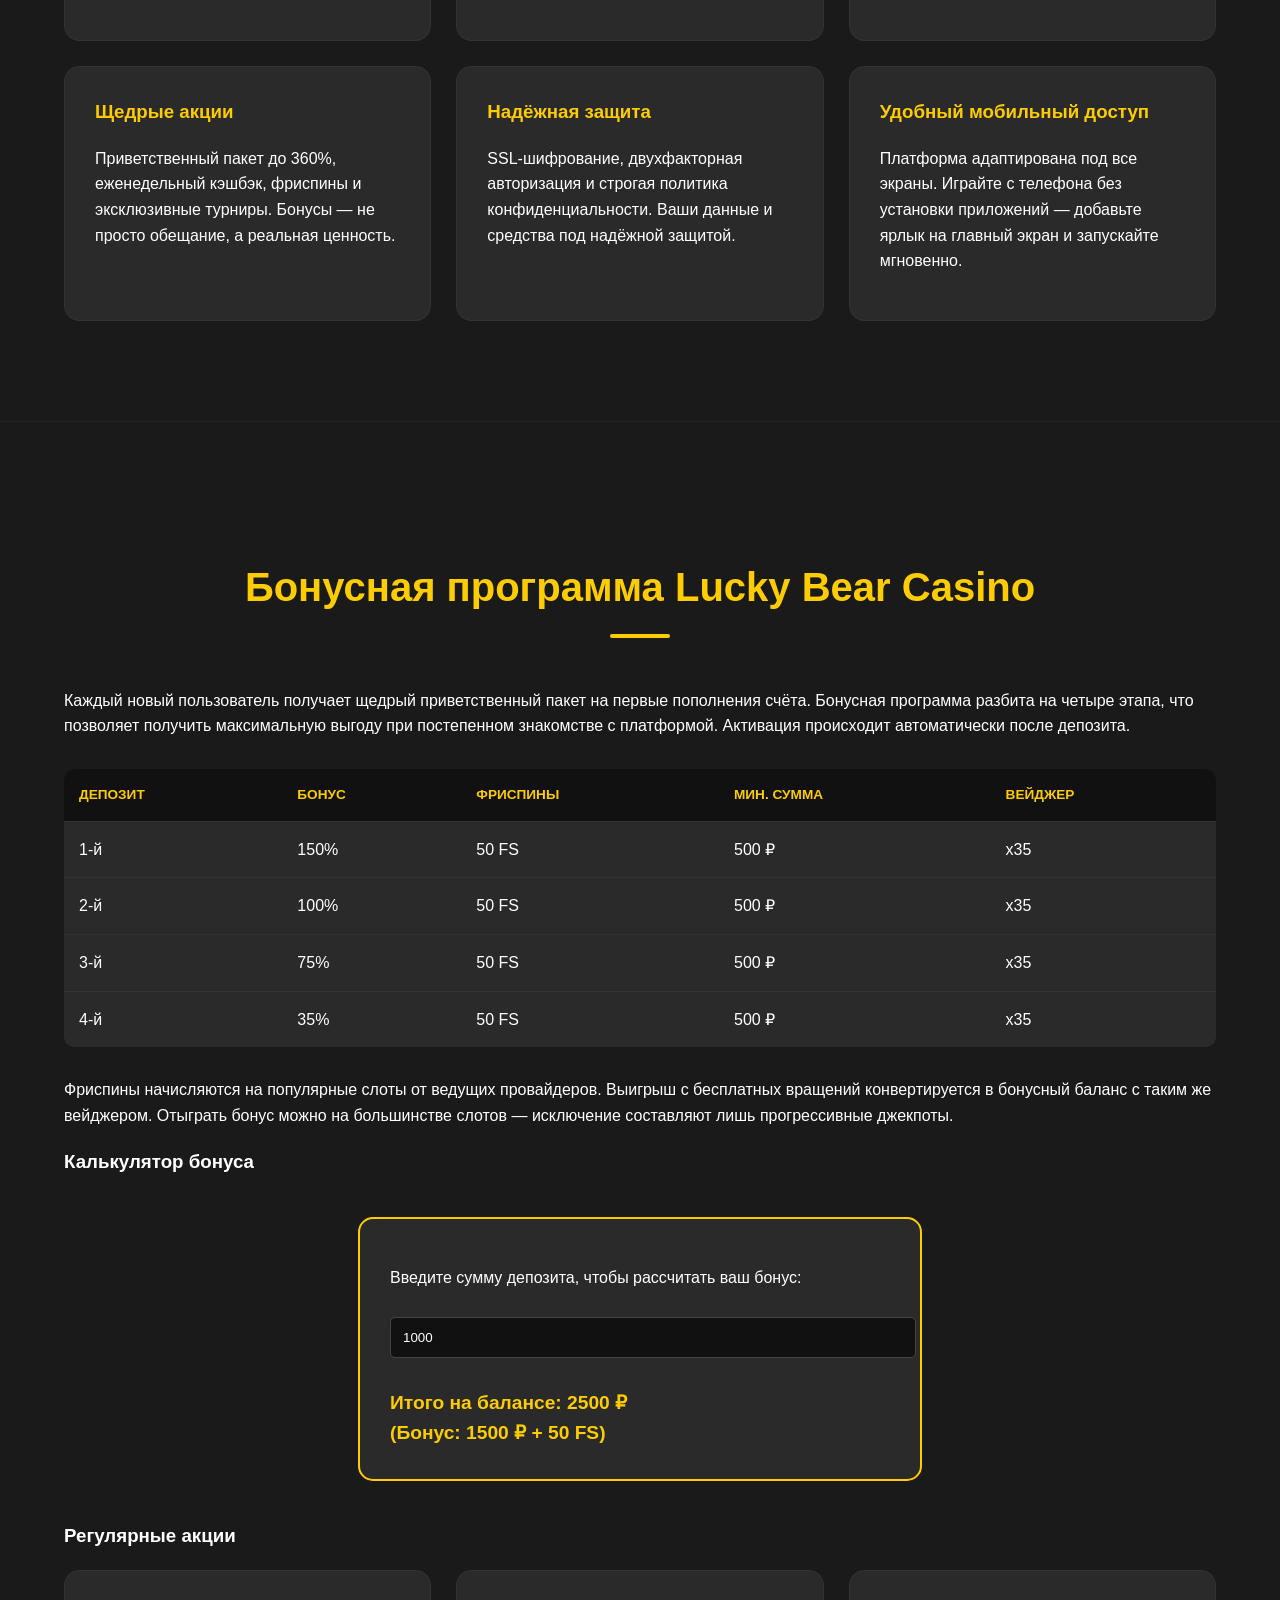
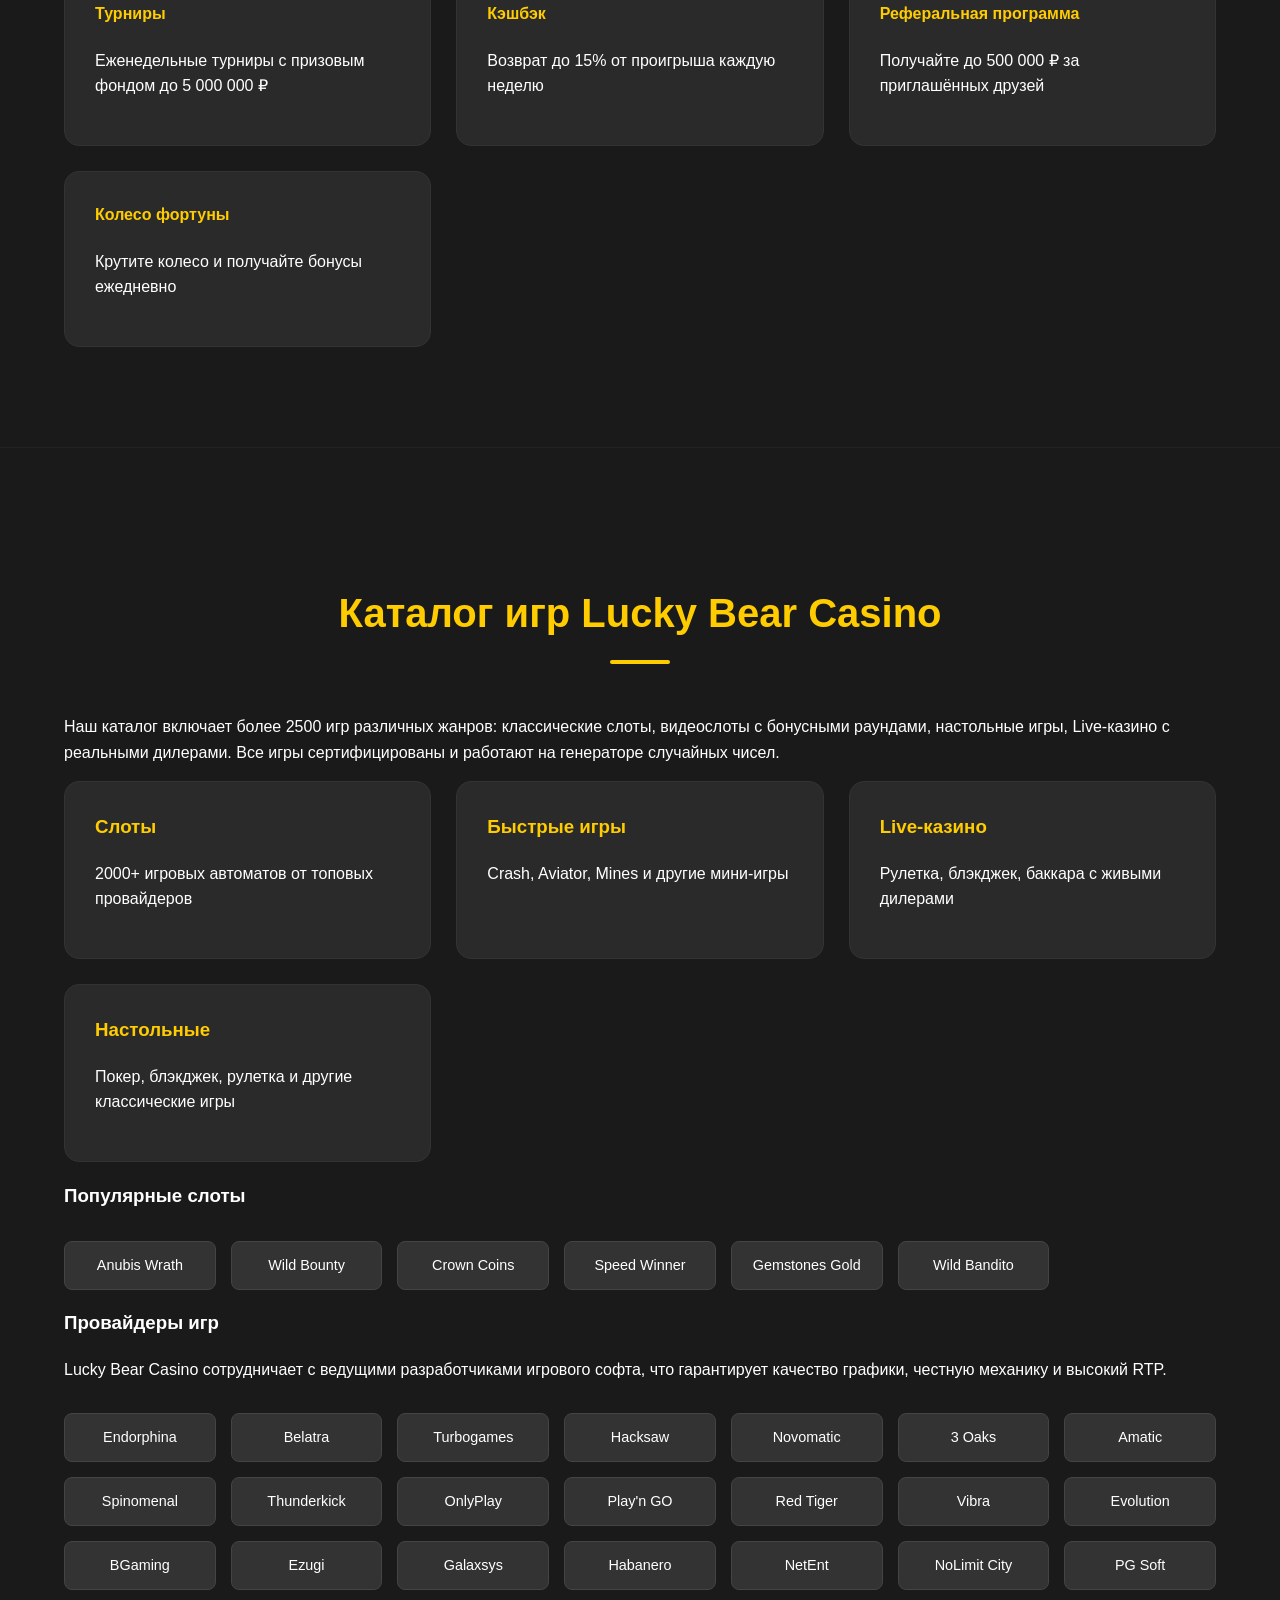
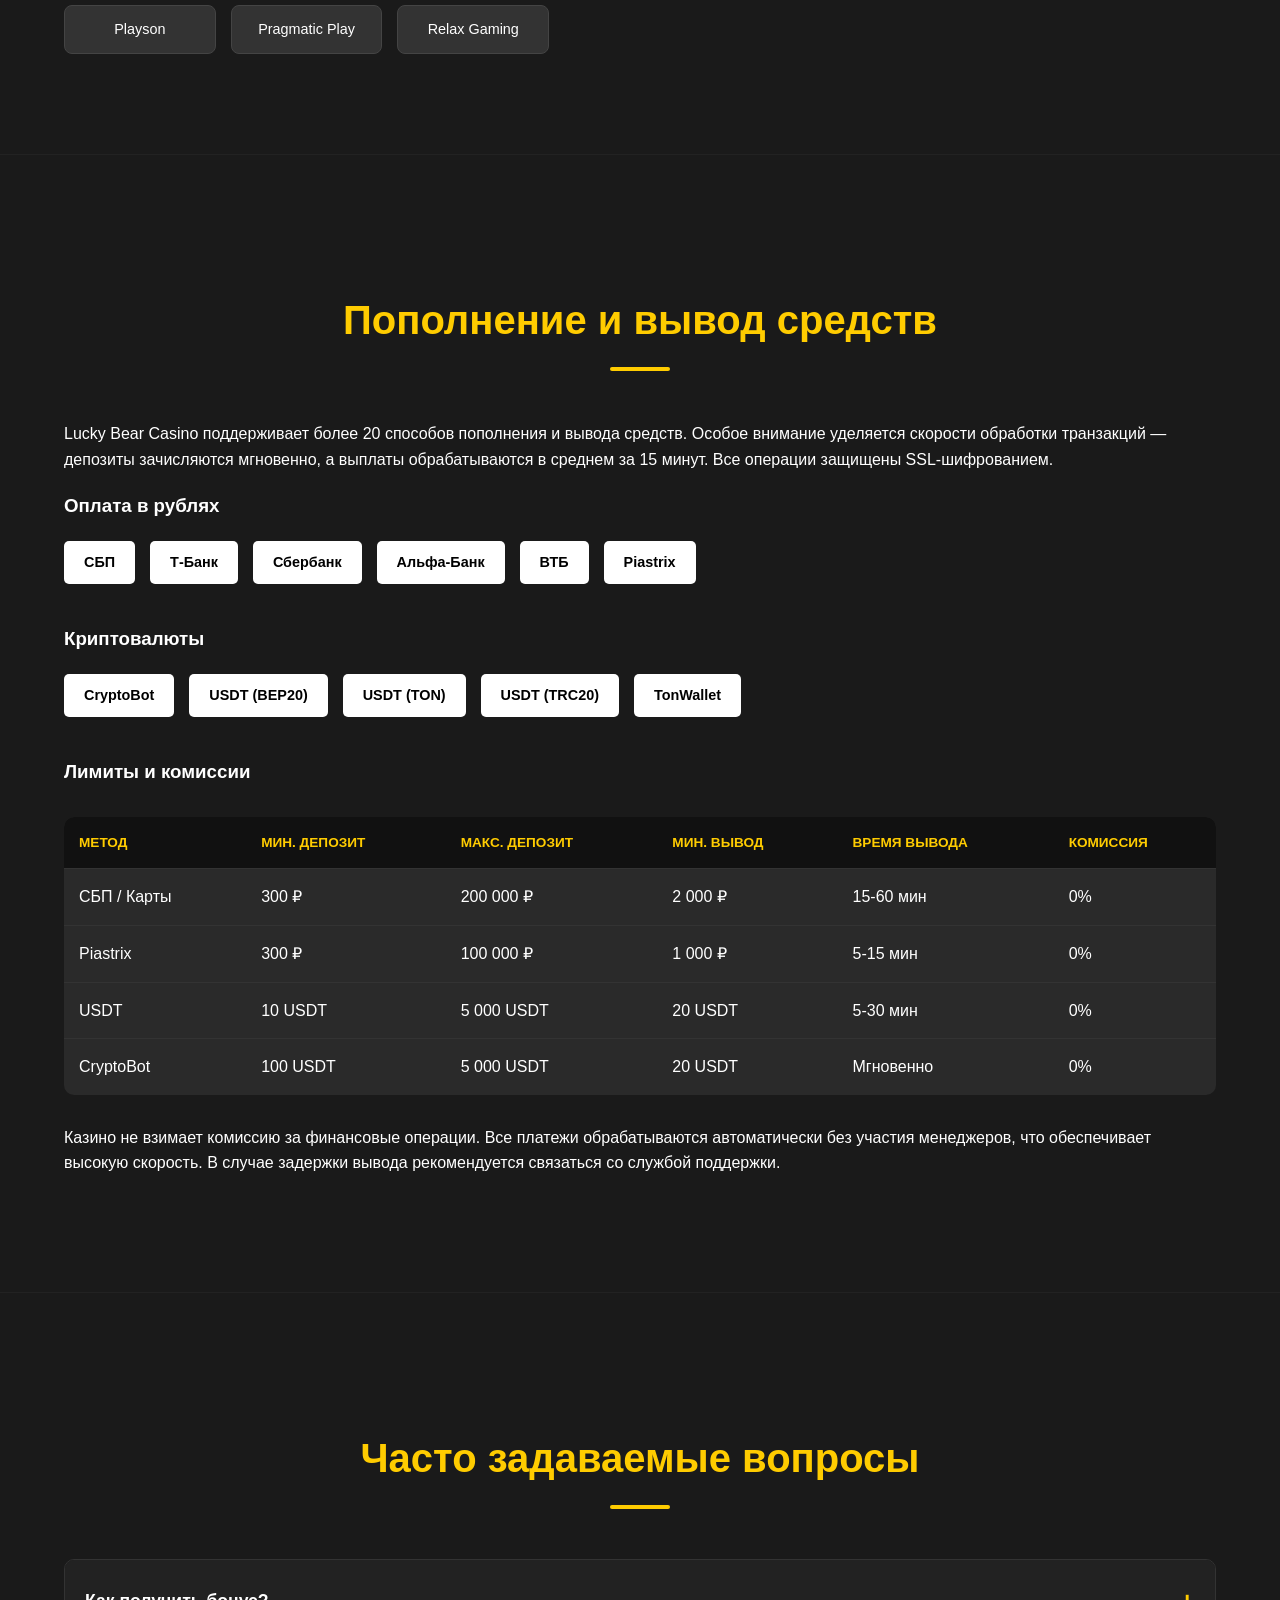
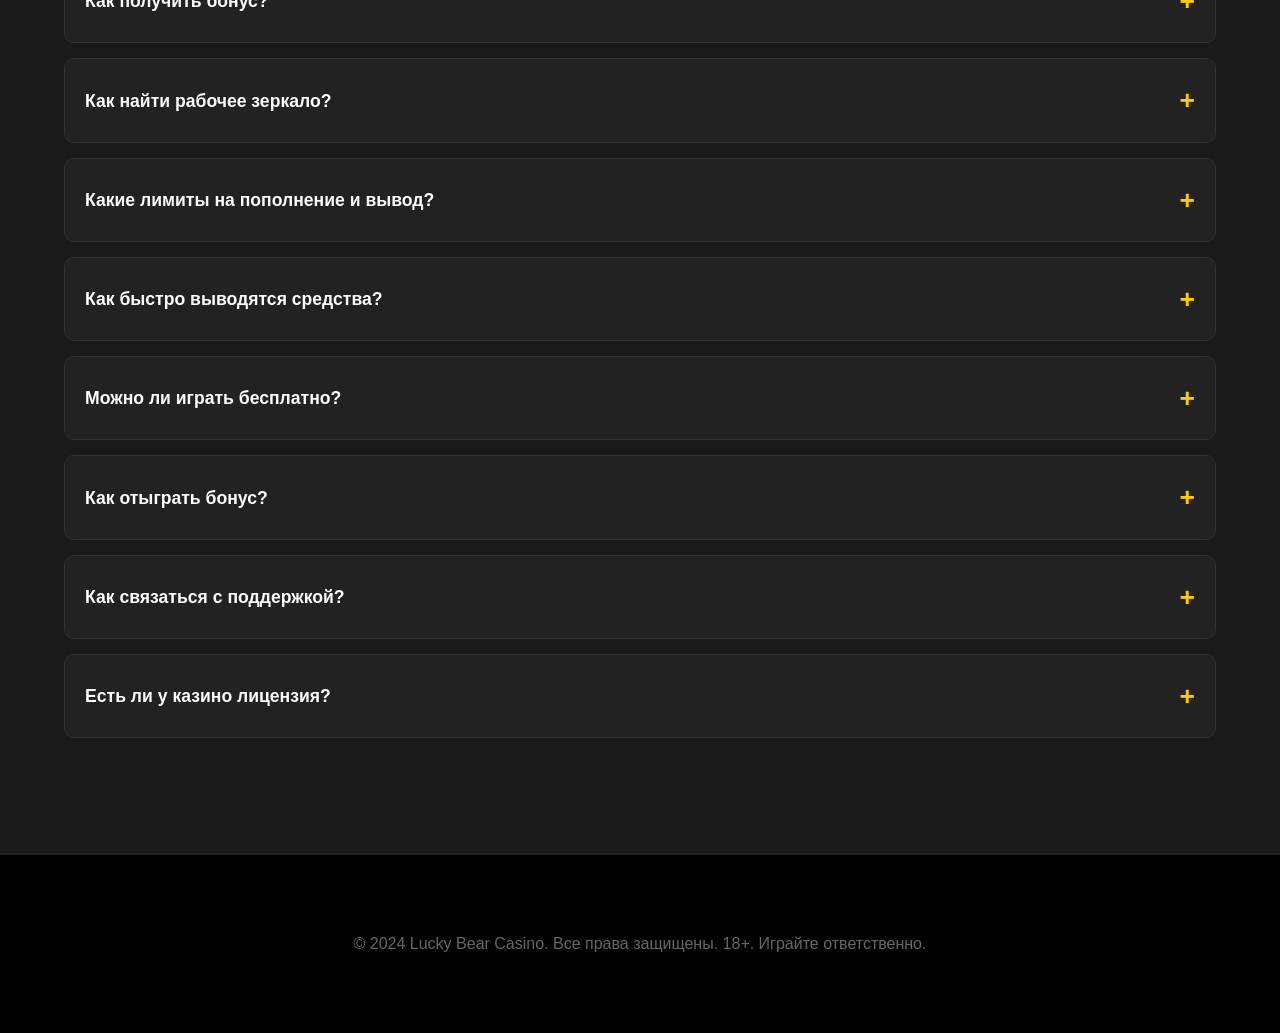
==== commit 8fcda120: "Use SVG logo and link in header" ====
--- a/casino.html
+++ b/casino.html
@@ -43,7 +43,7 @@
 <body>
     <header>
         <div class="container">
-            <img src="logo.jpg" alt="Lucky Bear Logo" class="logo">
+            <img src="assets/logo.svg" alt="Lucky Bear Logo" class="logo">
             <h1>Lucky Bear Casino</h1>
             <p>Твоя территория больших выигрышей</p>
         </div>
@@ -410,4 +410,4 @@
         });
     </script>
 </body>
-</html>+</html>
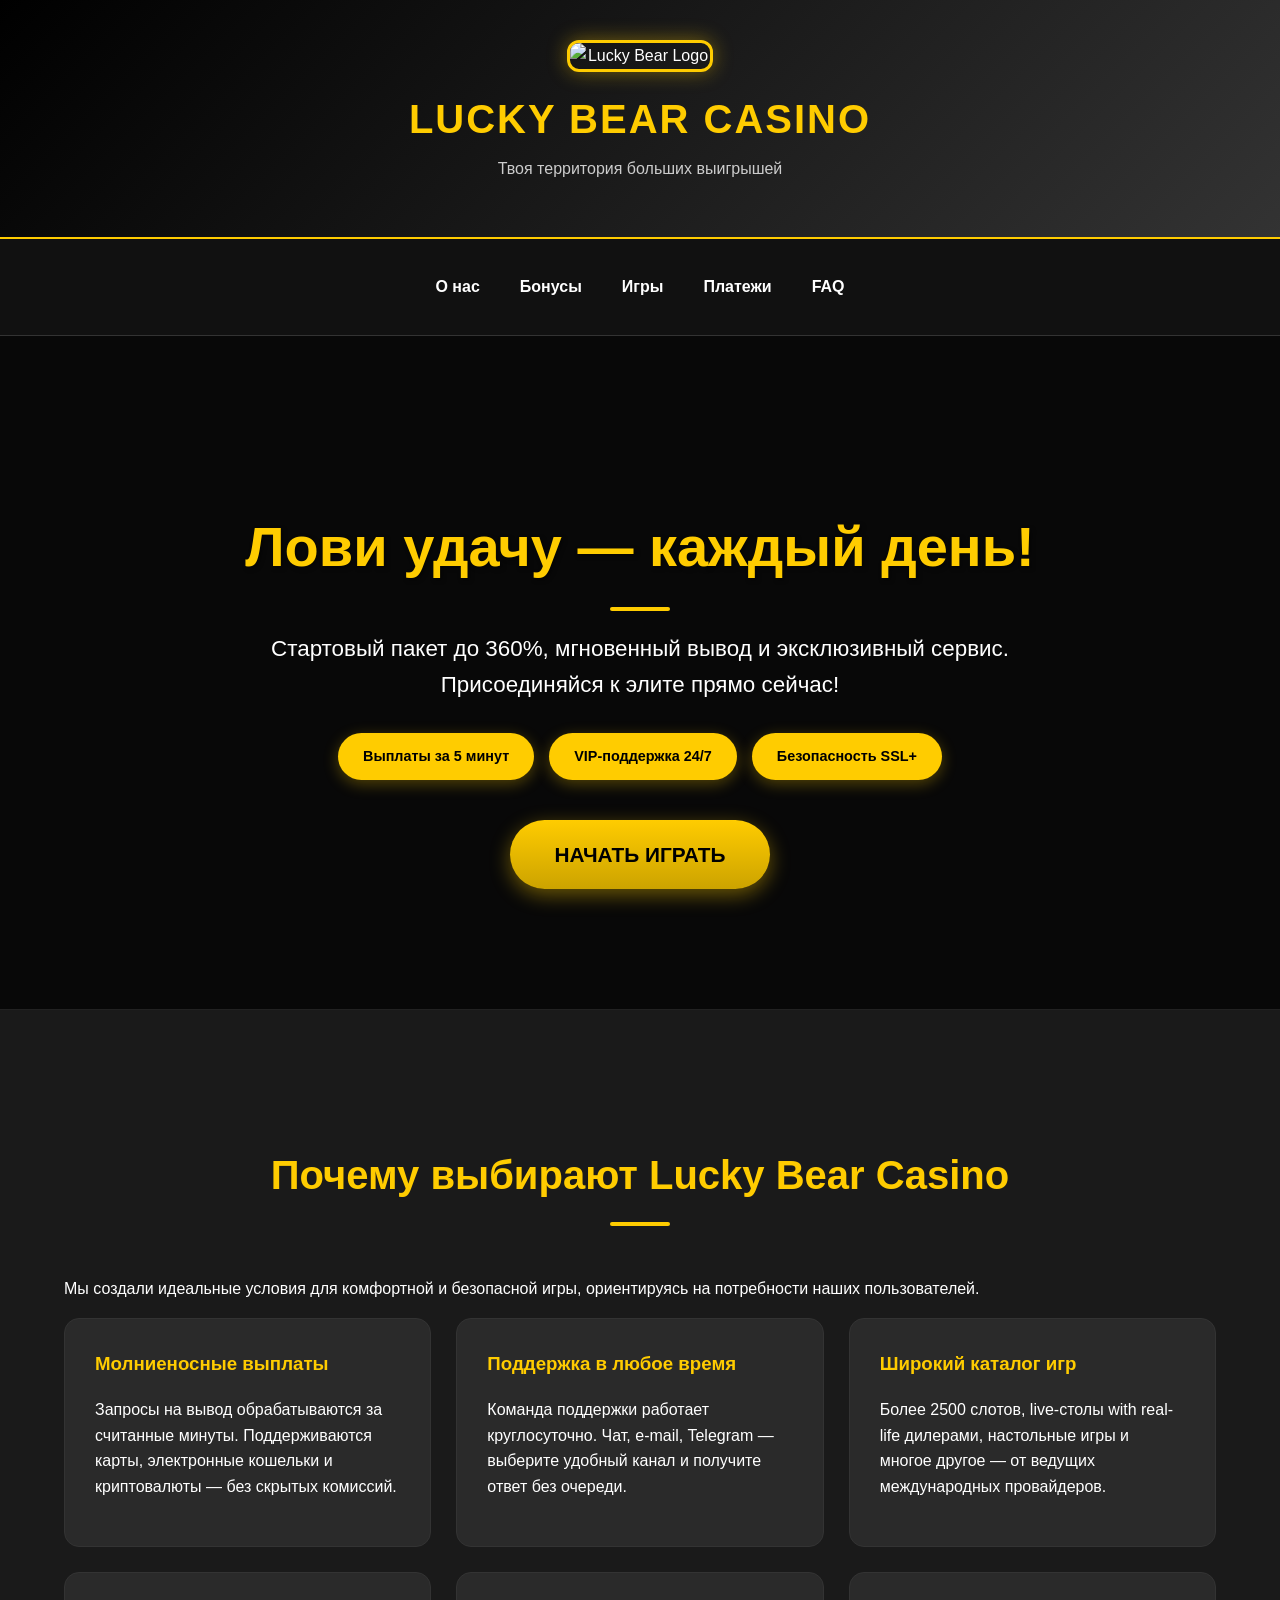
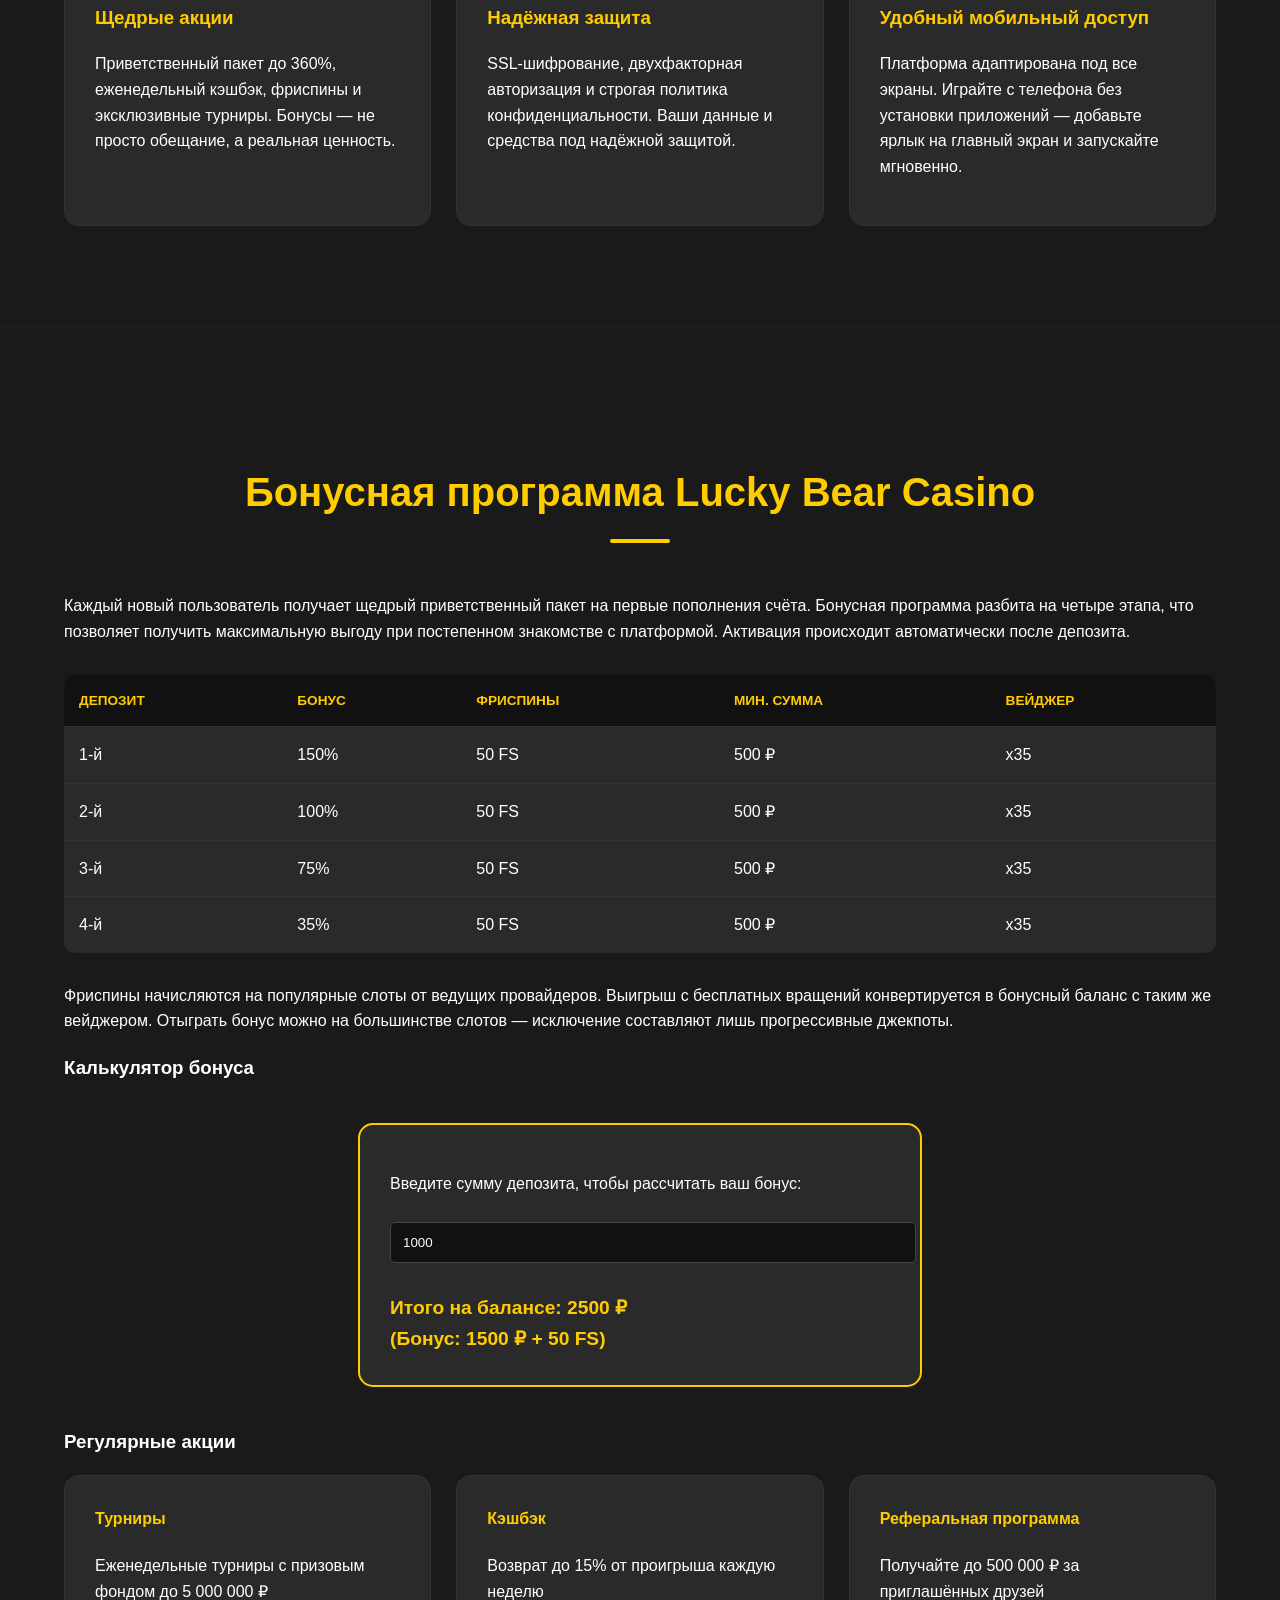
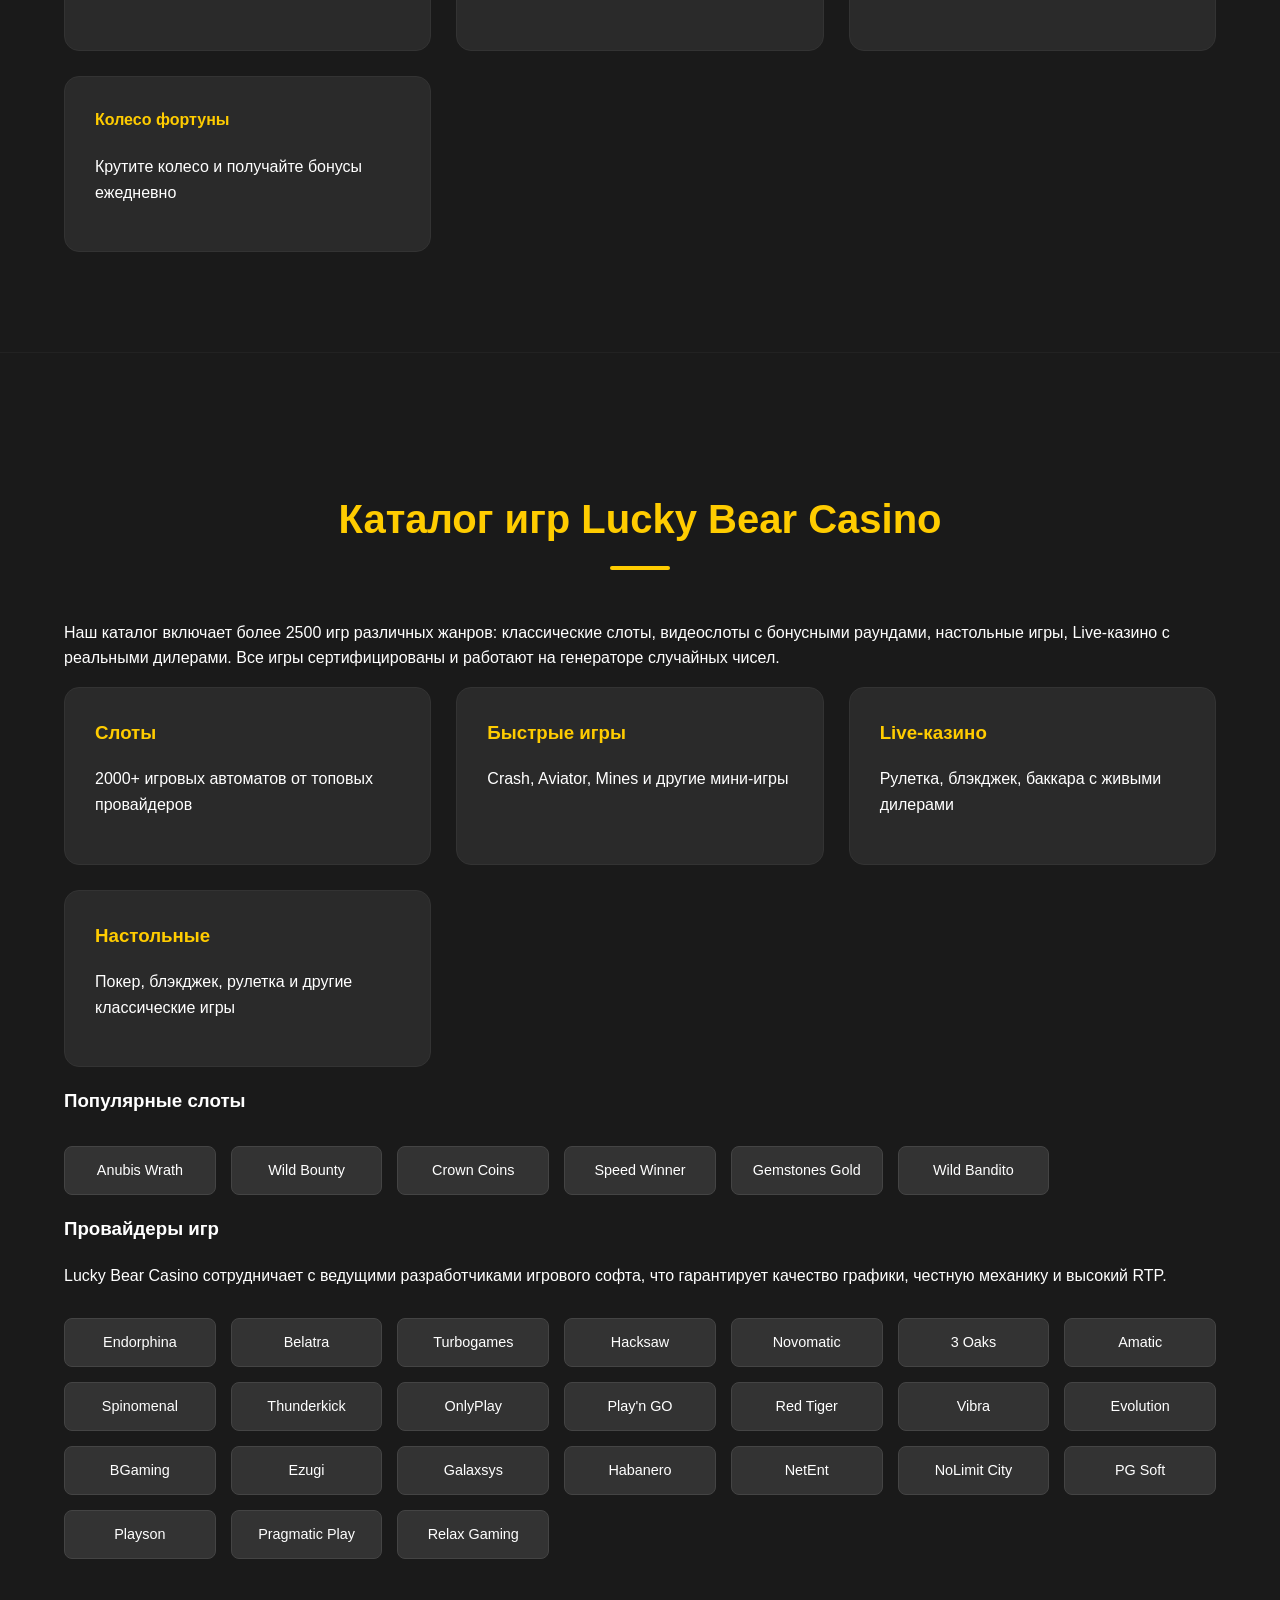
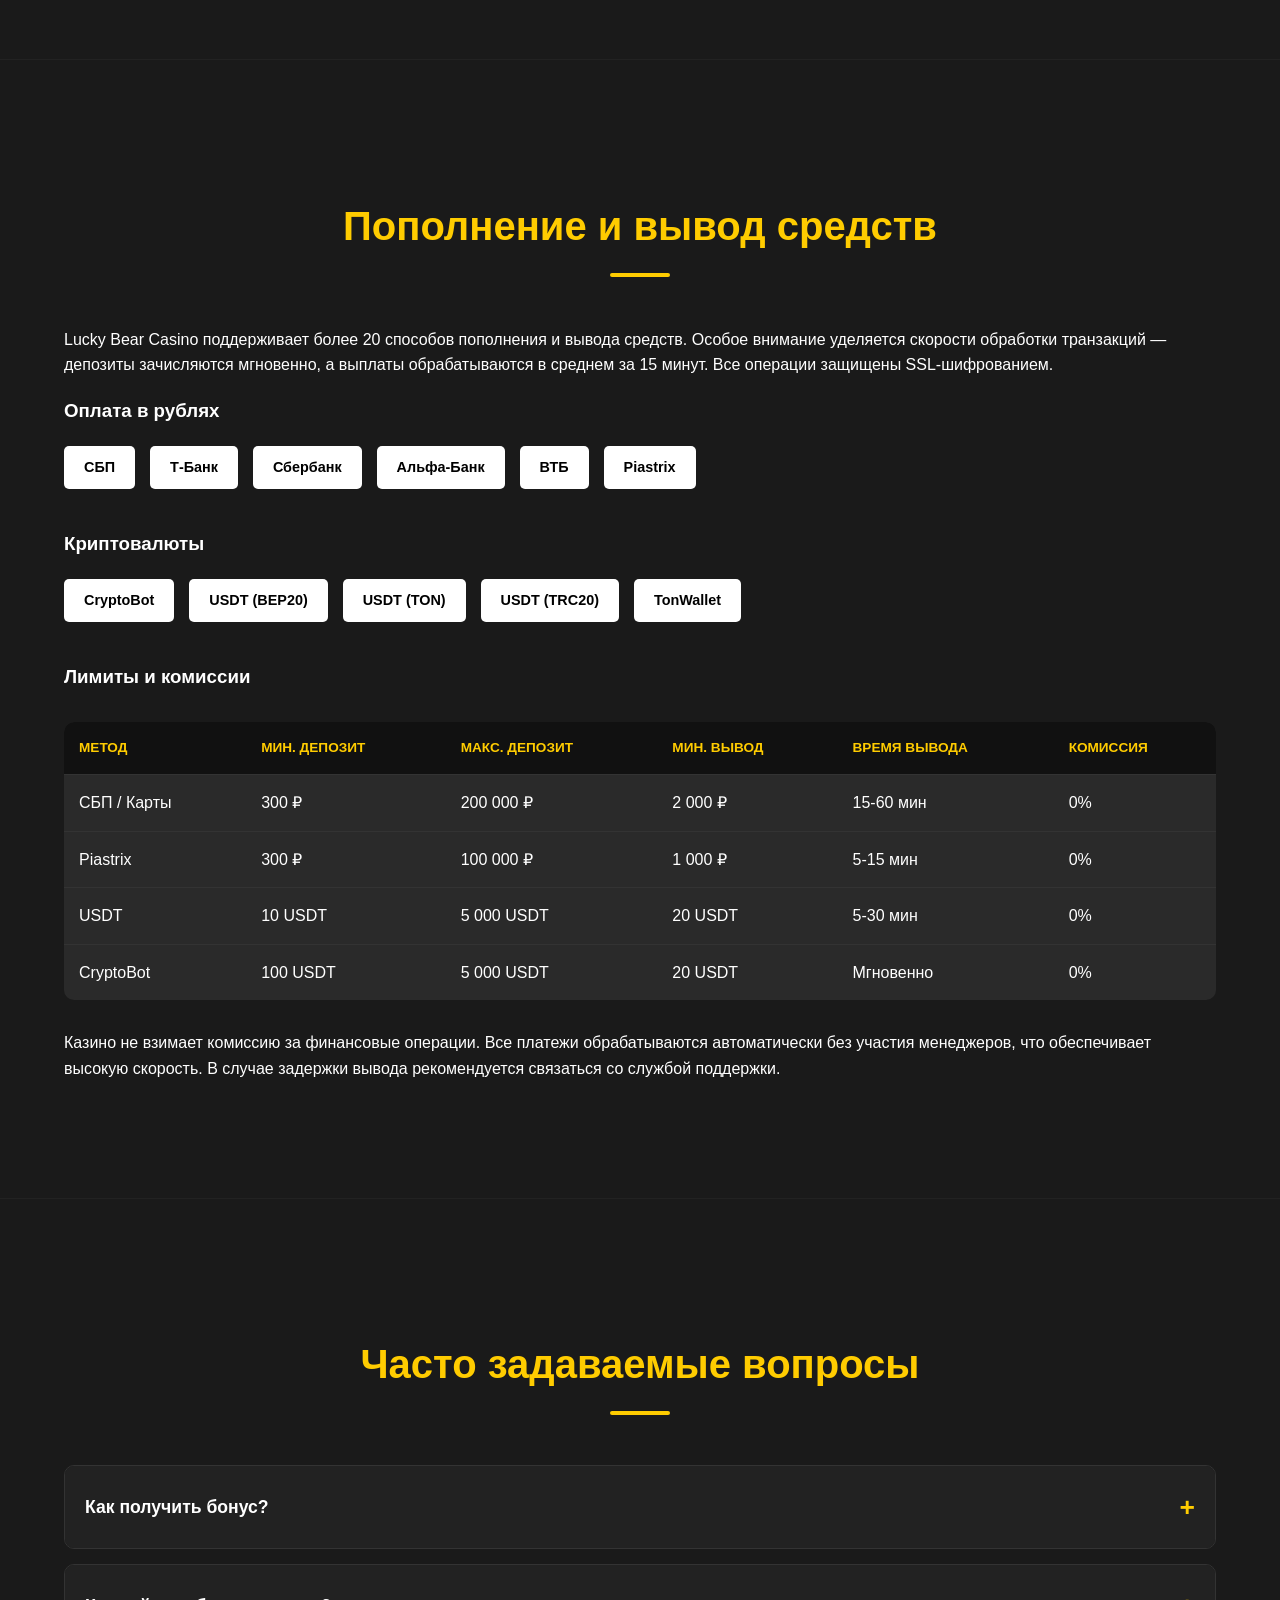
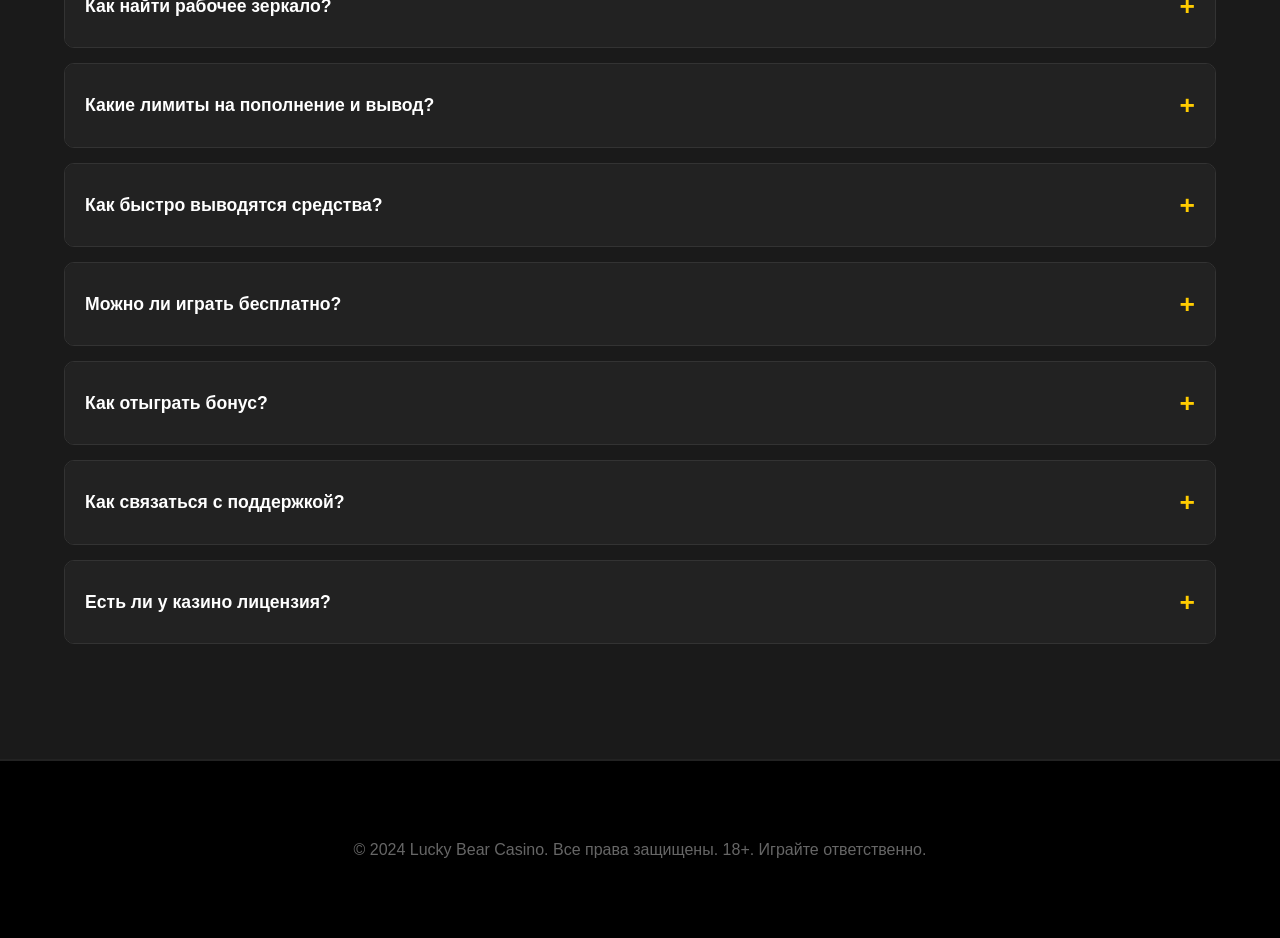
==== commit df6a8d53: "Wire real logo path (assets/logo.jpg) and adjust styles" ====
--- a/casino.html
+++ b/casino.html
@@ -43,7 +43,7 @@
 <body>
     <header>
         <div class="container">
-            <img src="assets/logo.svg" alt="Lucky Bear Logo" class="logo">
+            <img src="assets/logo.jpg" alt="Lucky Bear Logo" class="logo">
             <h1>Lucky Bear Casino</h1>
             <p>Твоя территория больших выигрышей</p>
         </div>
--- a/styles.css
+++ b/styles.css
@@ -37,9 +37,9 @@
 }
 
 .logo {
-    width: 120px;
+    width: 140px;
     height: auto;
-    border-radius: 50%;
+    border-radius: 12px;
     border: 3px solid var(--primary-color);
     margin-bottom: 15px;
     box-shadow: 0 0 20px rgba(255, 204, 0, 0.4);
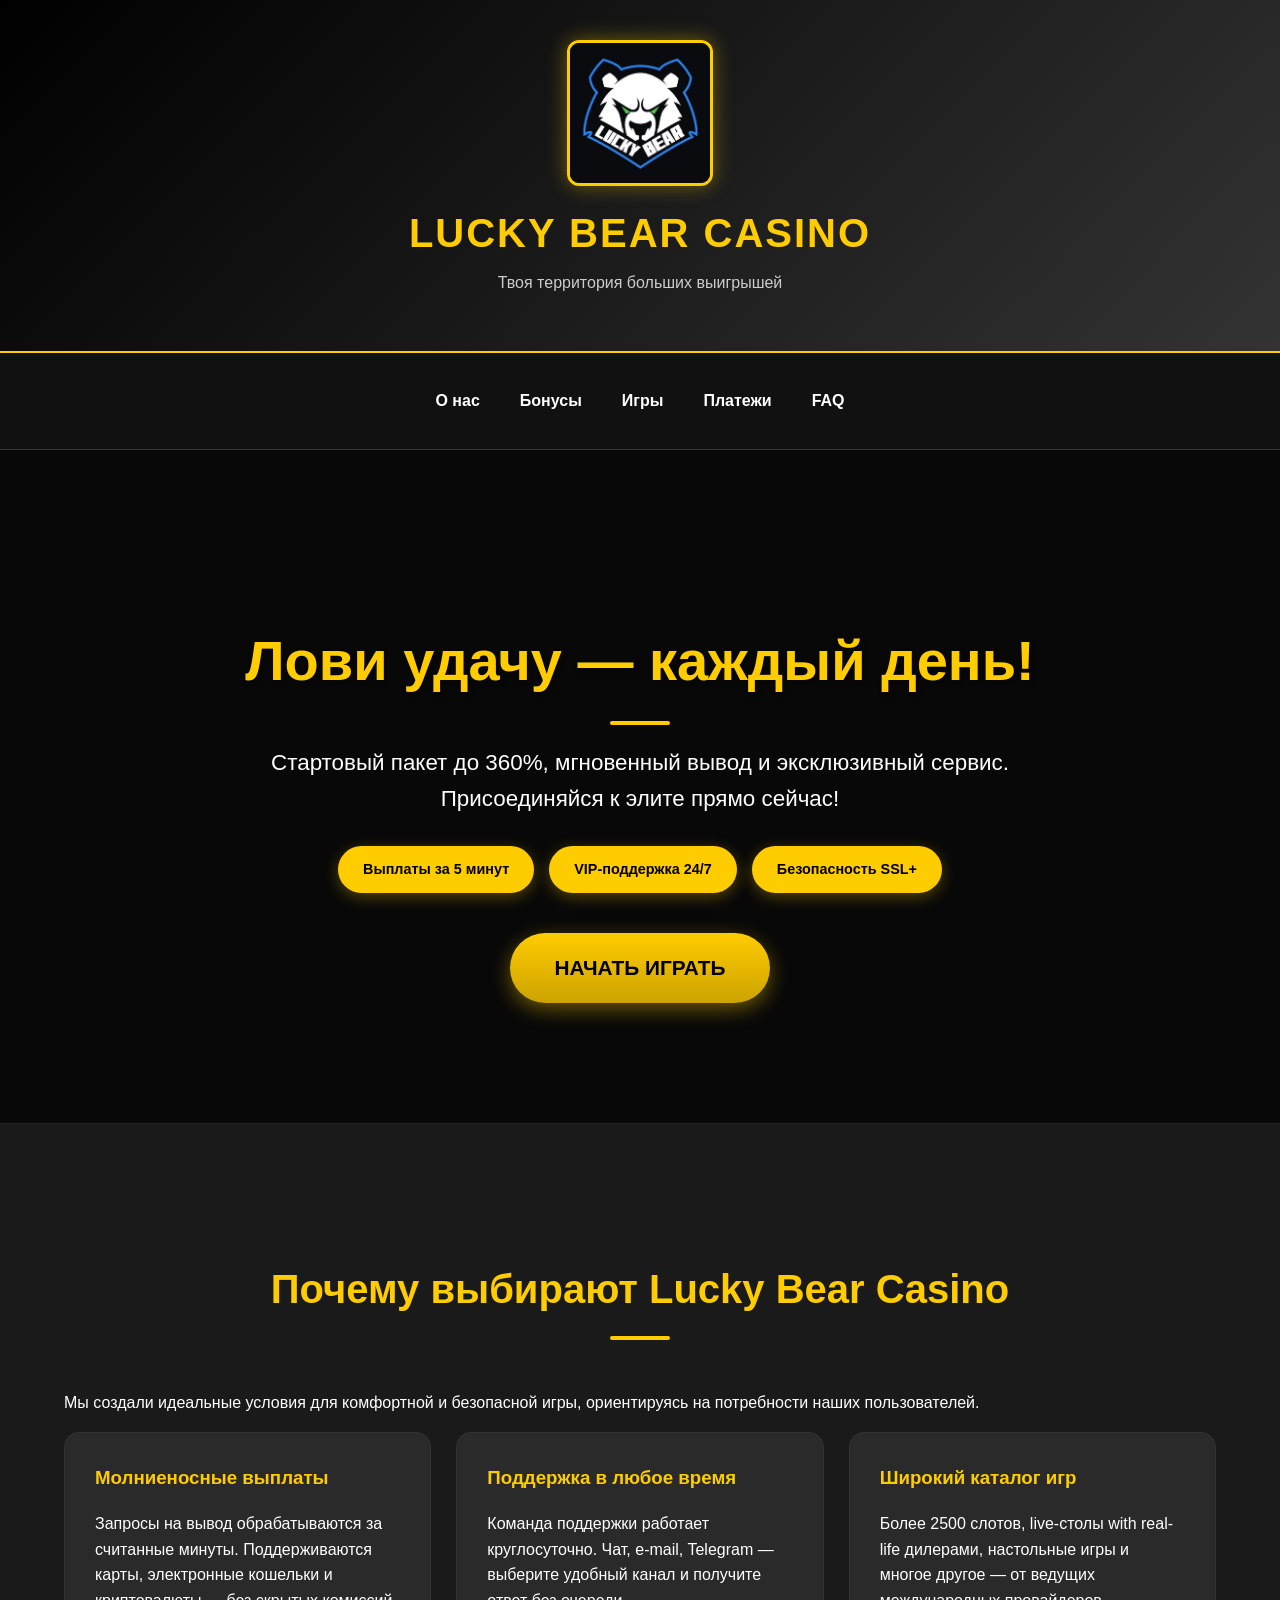
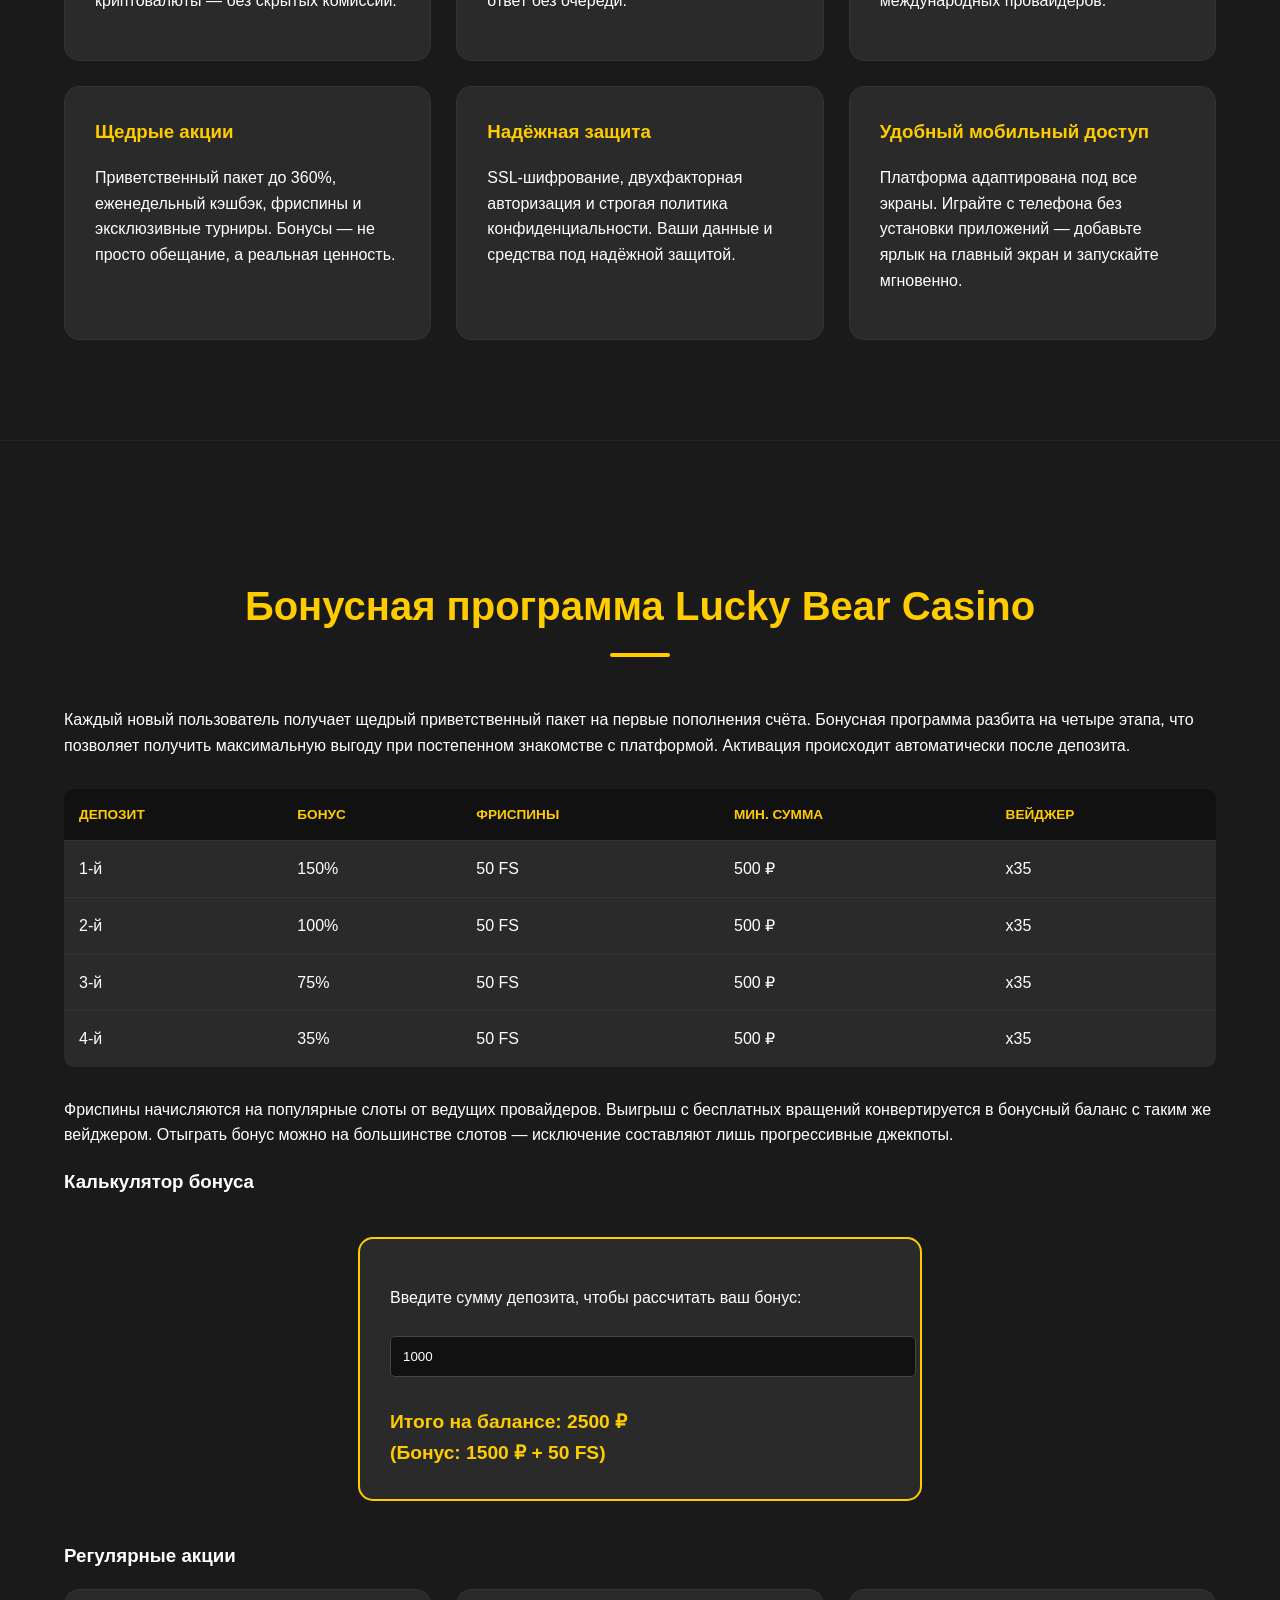
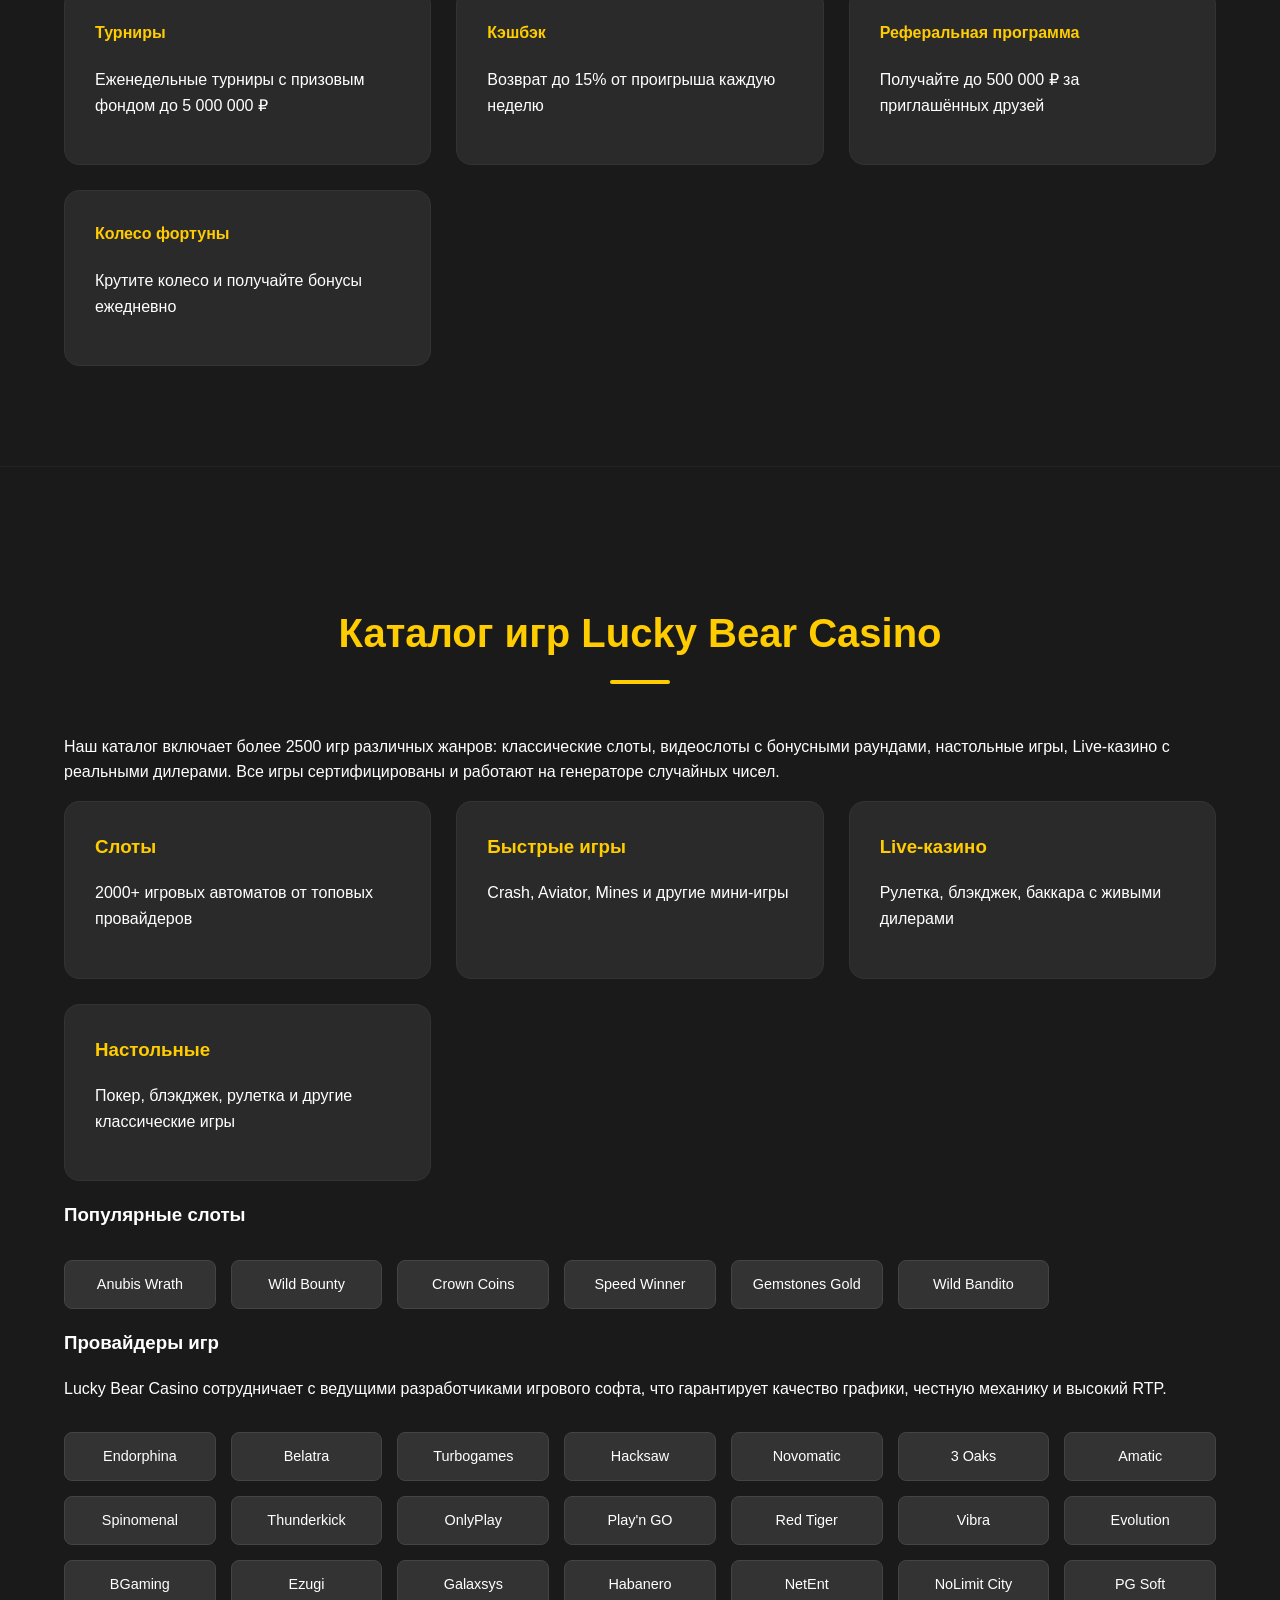
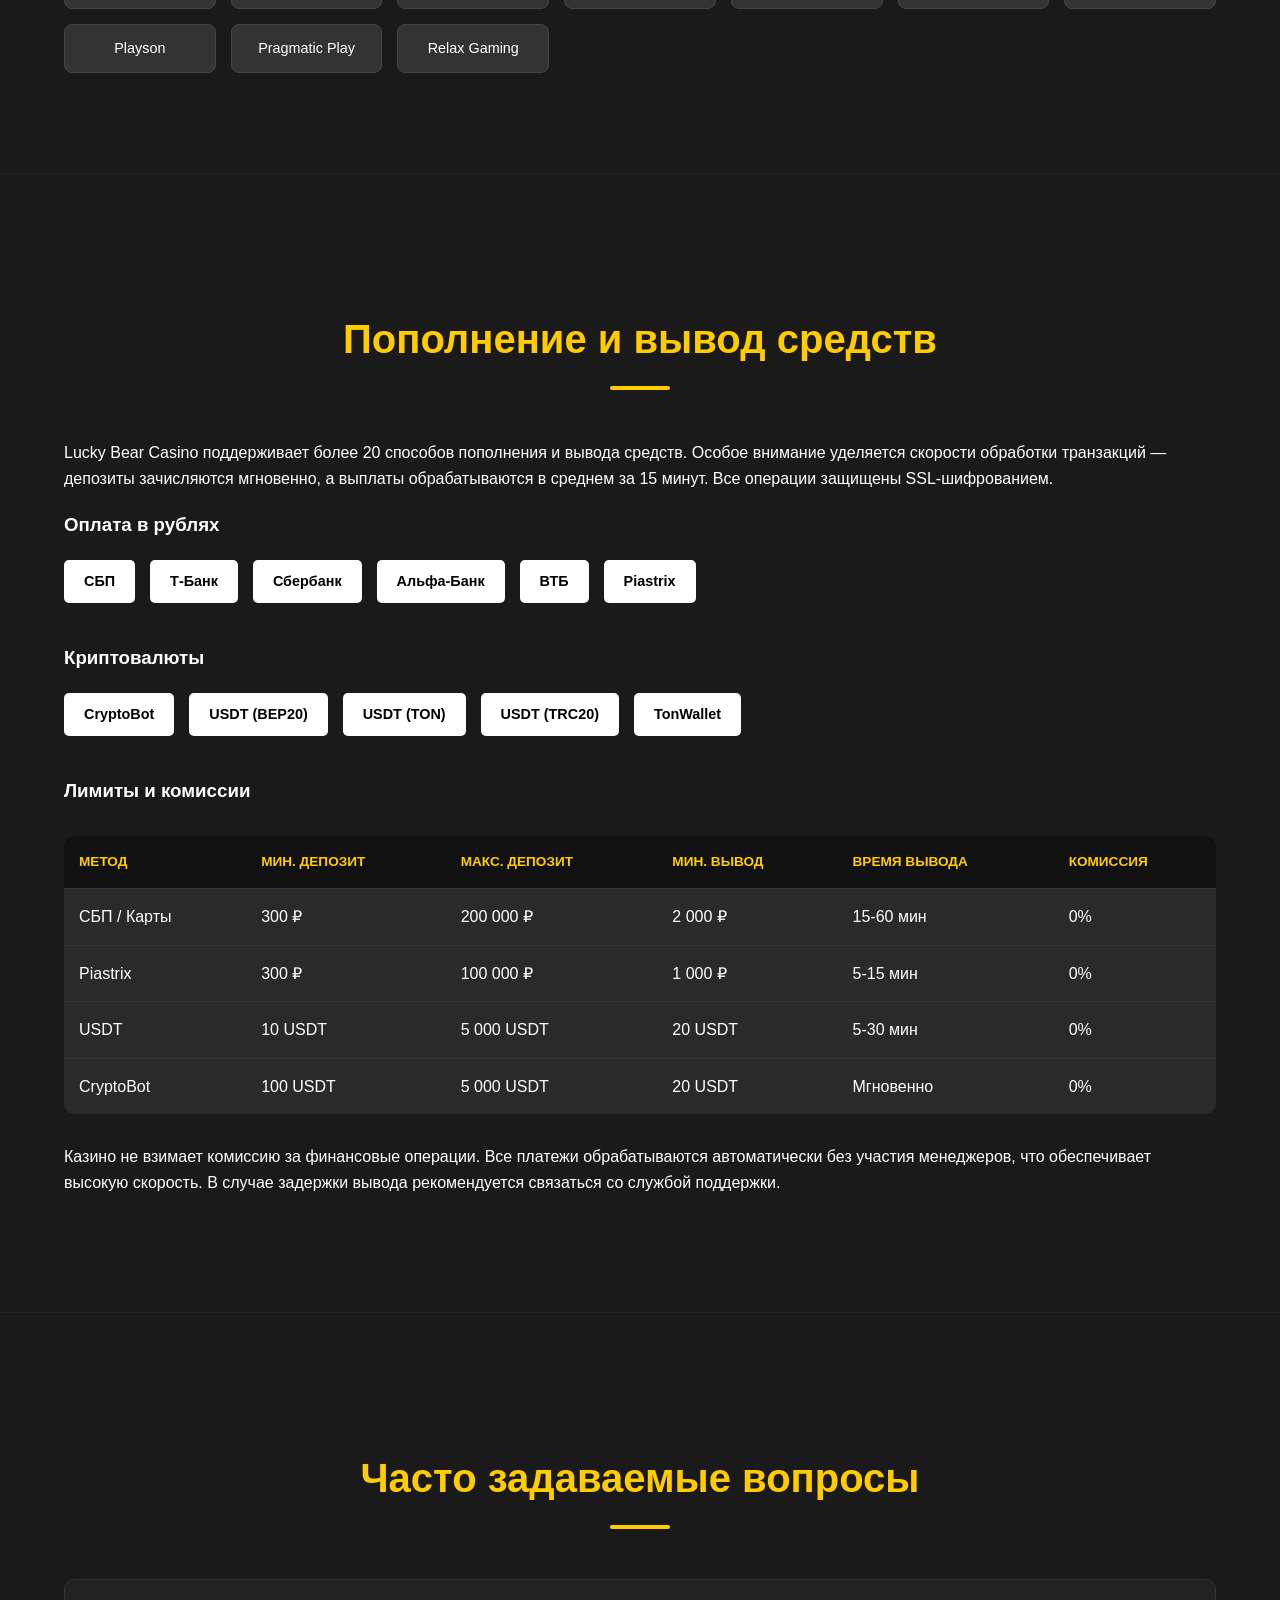
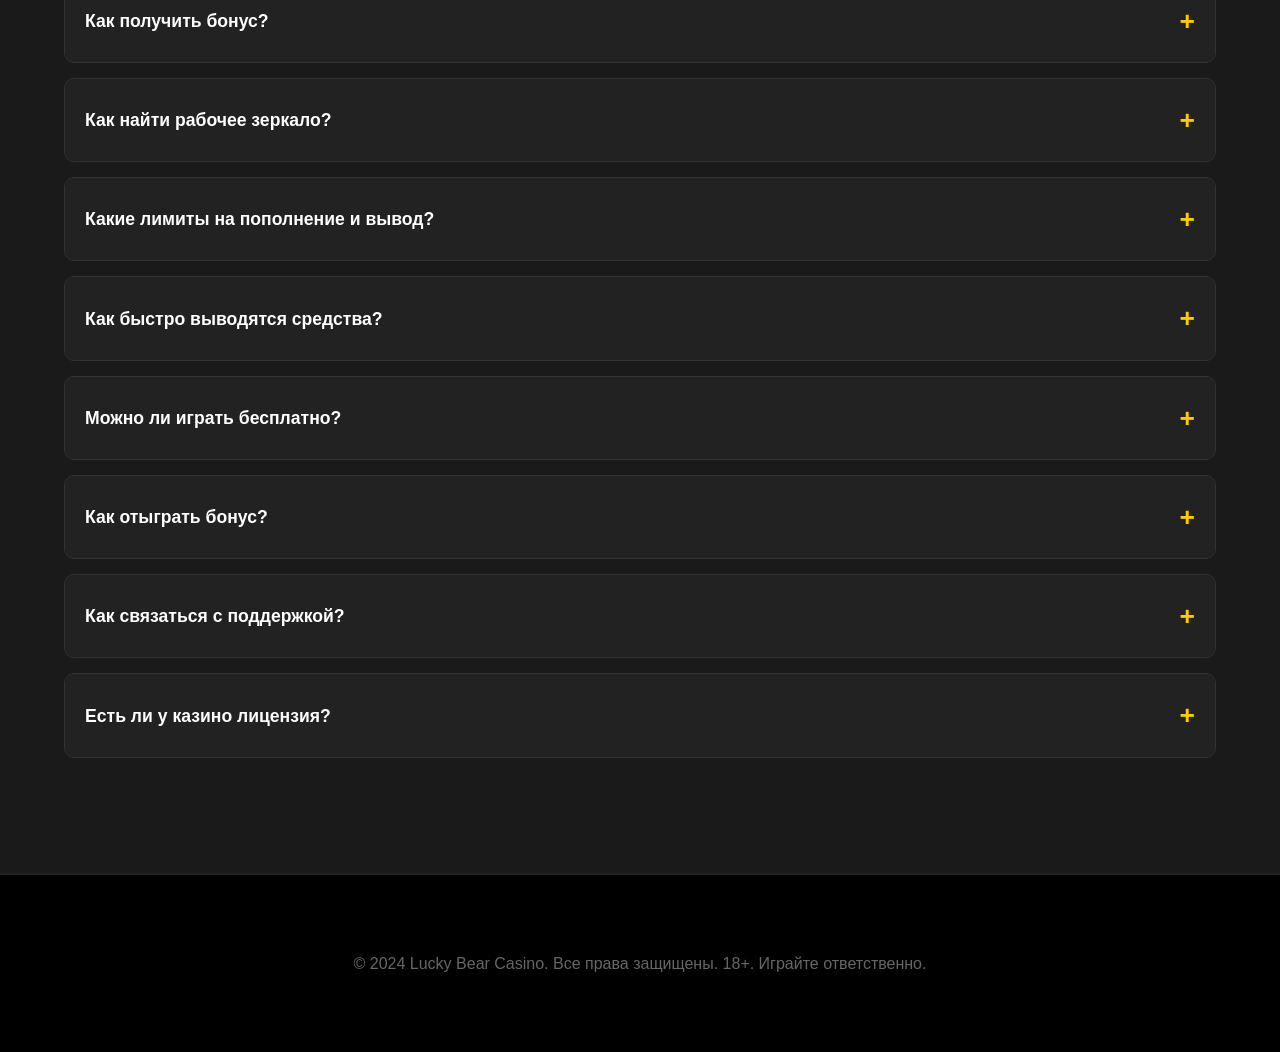
==== commit dcf8d659: "Add real logo.png and wire in header" ====
--- a/casino.html
+++ b/casino.html
@@ -43,7 +43,7 @@
 <body>
     <header>
         <div class="container">
-            <img src="assets/logo.jpg" alt="Lucky Bear Logo" class="logo">
+            <img src="assets/logo.png" alt="Lucky Bear Logo" class="logo">
             <h1>Lucky Bear Casino</h1>
             <p>Твоя территория больших выигрышей</p>
         </div>
